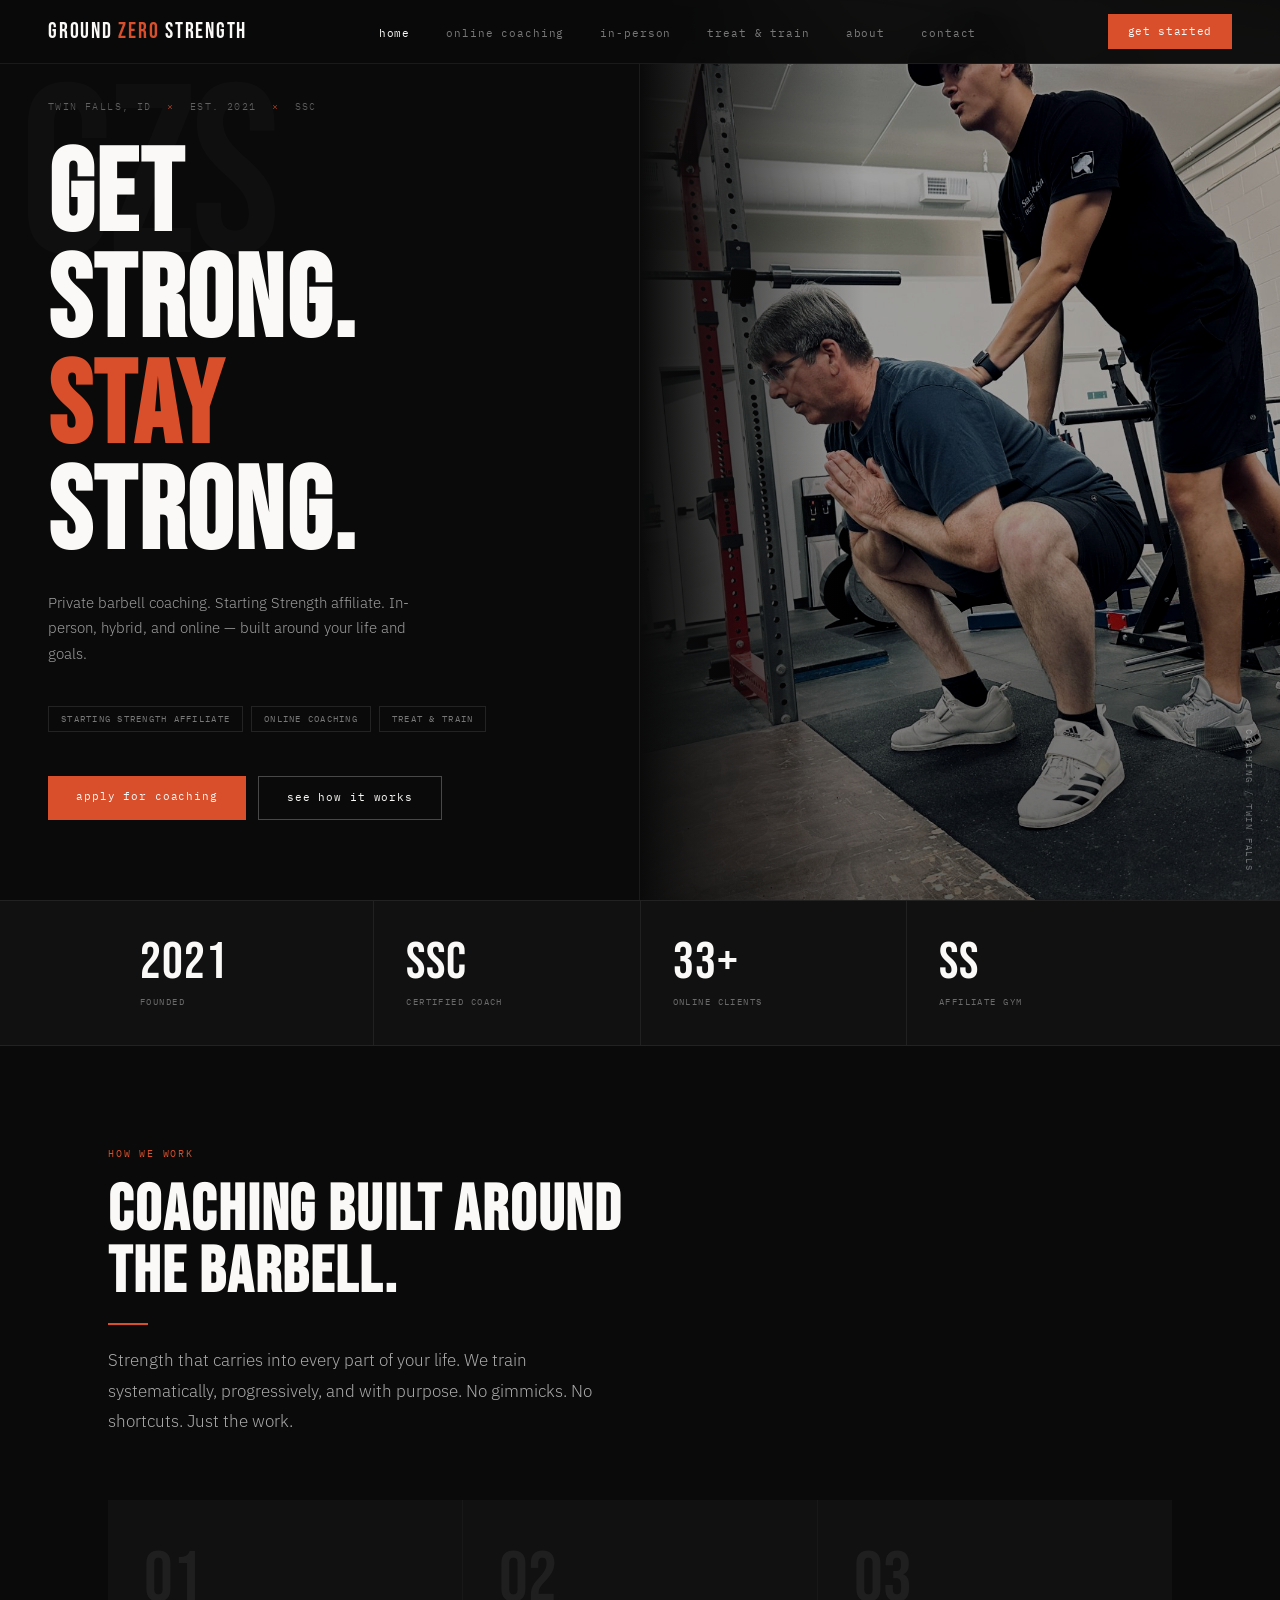
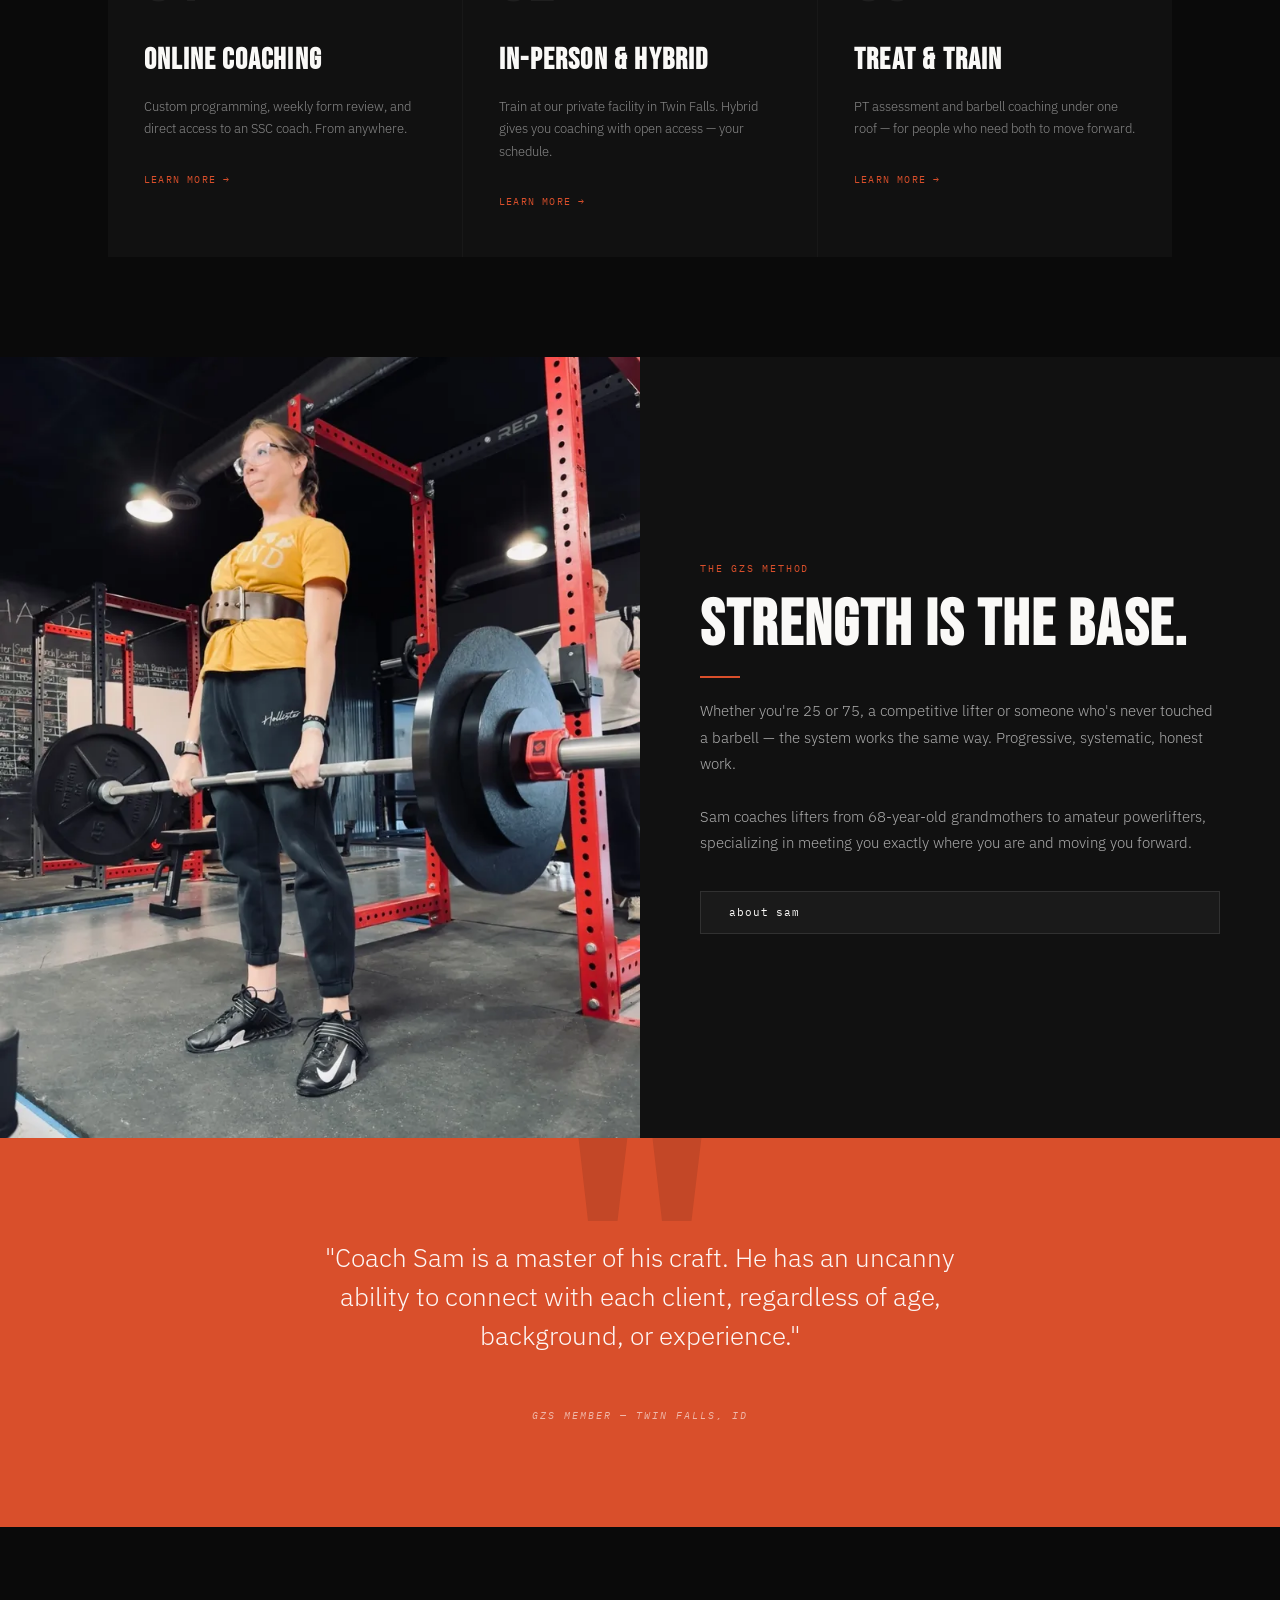
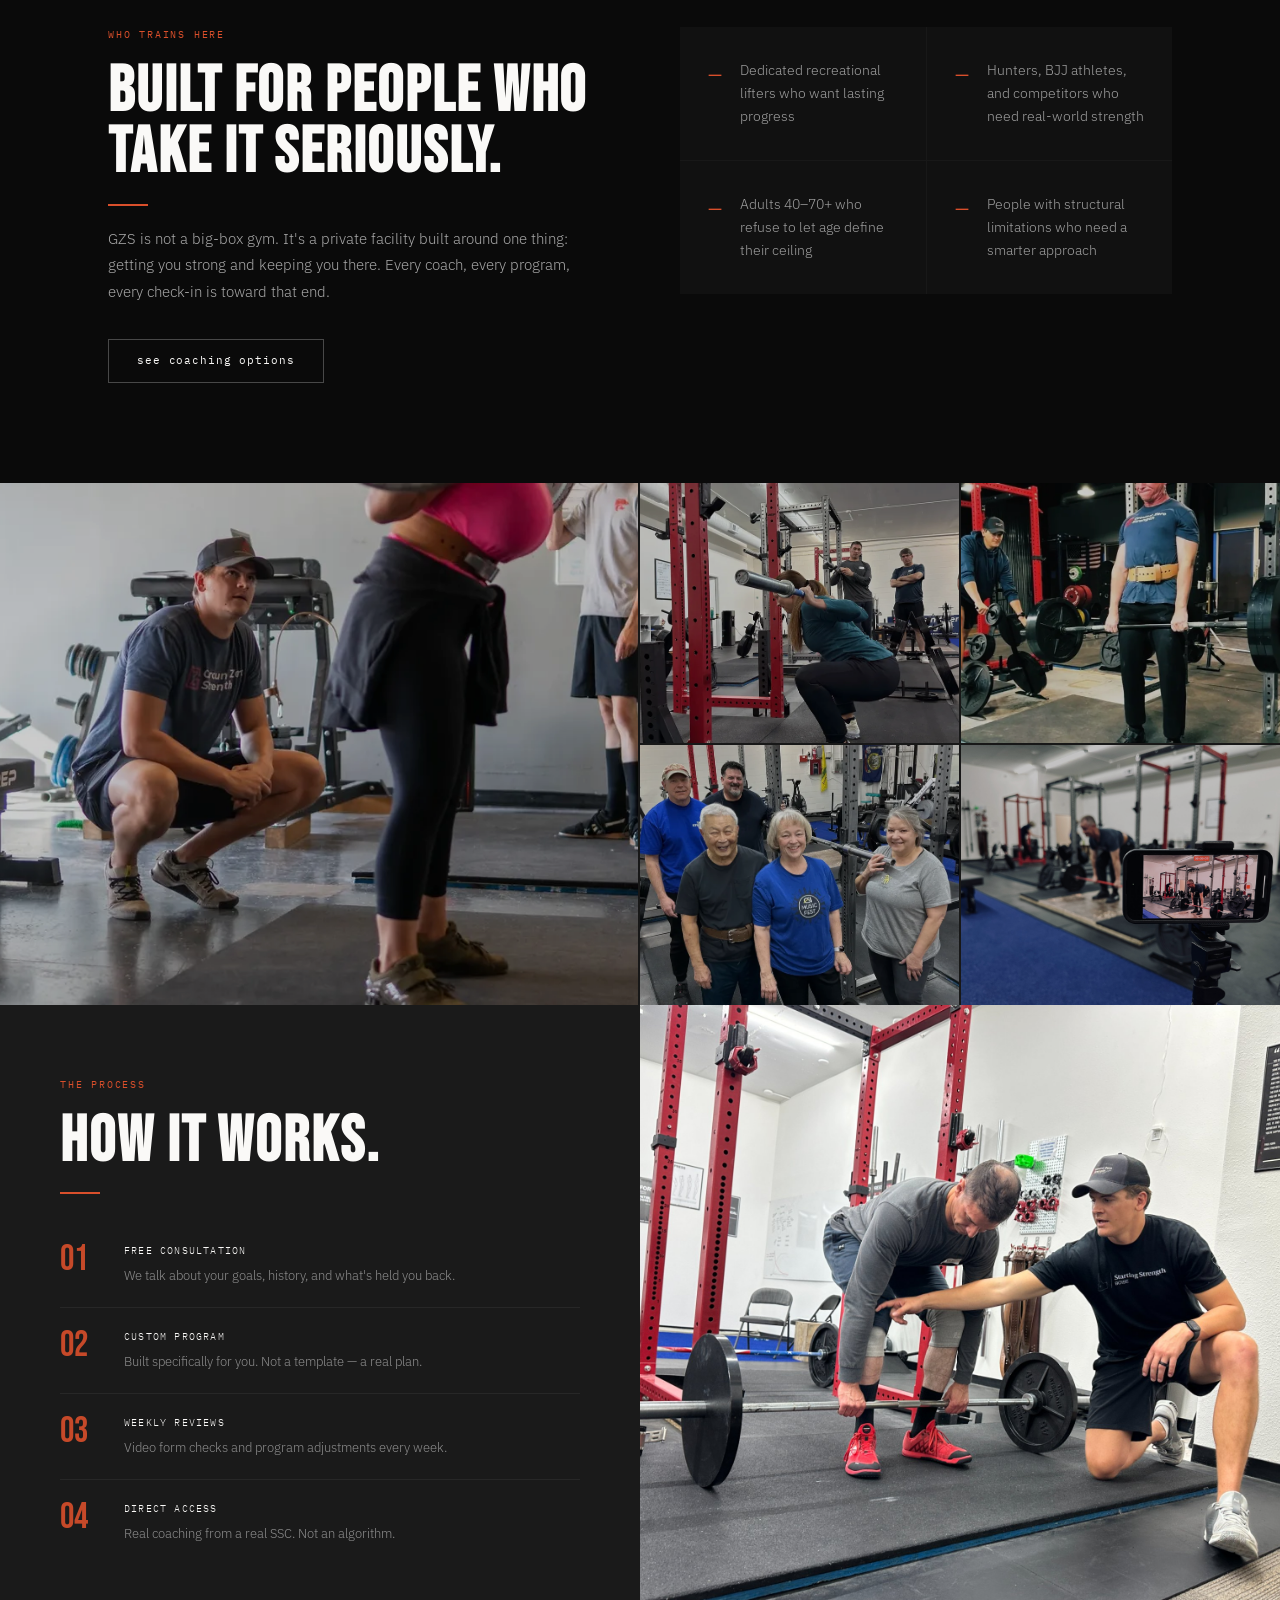
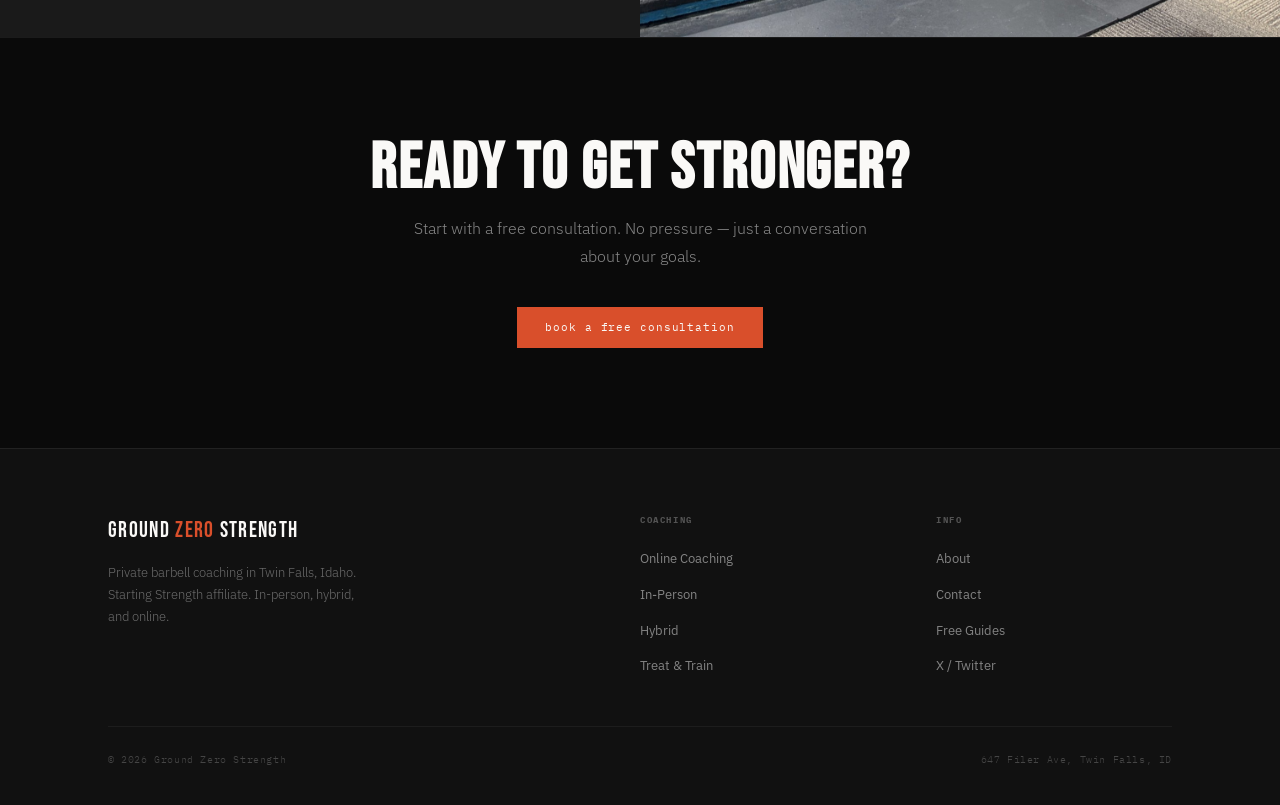
==== index.html @ 43fc7c3a "Initial commit via Netlify" ====
<!DOCTYPE html>
<html lang="en">
<head>
<meta charset="UTF-8">
<meta name="viewport" content="width=device-width, initial-scale=1.0">
<title>Ground Zero Strength — Twin Falls, Idaho</title>
<link rel="preconnect" href="https://fonts.googleapis.com">
<link href="https://fonts.googleapis.com/css2?family=Bebas+Neue&family=IBM+Plex+Mono:wght@400;500&family=IBM+Plex+Sans:ital,wght@0,300;0,400;0,500;1,300&display=swap" rel="stylesheet">
<style>
*, *::before, *::after { box-sizing: border-box; margin: 0; padding: 0; }
:root {
  --black: #0a0a0a;
  --off-black: #111111;
  --dark: #1a1a1a;
  --mid: #2a2a2a;
  --muted: #888;
  --off-white: #f0ede8;
  --white: #faf9f7;
  --accent: #d94f2b;
  --mono: 'IBM Plex Mono', monospace;
  --sans: 'IBM Plex Sans', system-ui, sans-serif;
  --display: 'Bebas Neue', sans-serif;
  --border: 1px solid rgba(255,255,255,0.07);
}
html { scroll-behavior: smooth; }
body { font-family: var(--sans); background: var(--black); color: var(--white); line-height: 1.6; font-weight: 400; overflow-x: hidden; }

/* NAV */
nav {
  position: fixed; top: 0; left: 0; right: 0; z-index: 200;
  display: flex; align-items: center; justify-content: space-between;
  padding: 0 48px; height: 64px;
  background: rgba(10,10,10,0.96); backdrop-filter: blur(20px);
  border-bottom: var(--border); transition: border-color 0.3s;
}
.nav-logo { font-family: var(--display); font-size: 22px; letter-spacing: 0.08em; color: var(--white); text-decoration: none; }
.nav-logo span { color: var(--accent); }
.nav-links { display: flex; gap: 36px; list-style: none; }
.nav-links a { font-family: var(--mono); font-size: 11px; letter-spacing: 0.08em; color: rgba(255,255,255,0.45); text-decoration: none; transition: color 0.2s; }
.nav-links a:hover, .nav-links a.active { color: var(--white); }
.nav-cta { background: var(--accent); color: var(--white); padding: 9px 20px; font-family: var(--mono); font-size: 11px; letter-spacing: 0.06em; text-decoration: none; transition: opacity 0.2s; }
.nav-cta:hover { opacity: 0.82; }
.mob-toggle { display: none; background: none; border: none; cursor: pointer; flex-direction: column; gap: 5px; padding: 4px; }
.mob-toggle span { display: block; width: 22px; height: 1.5px; background: var(--white); }
.mob-menu { display: none; position: fixed; top: 64px; left: 0; right: 0; bottom: 0; background: var(--black); z-index: 199; padding: 40px 28px; flex-direction: column; overflow-y: auto; border-top: var(--border); }
.mob-menu.open { display: flex; }
.mob-menu a { font-family: var(--display); font-size: 36px; letter-spacing: 0.06em; color: var(--white); text-decoration: none; padding: 18px 0; border-bottom: 1px solid rgba(255,255,255,0.06); }

/* UTILS */
.wrap { max-width: 1160px; margin: 0 auto; padding: 0 48px; }
.wrap-sm { max-width: 760px; margin: 0 auto; padding: 0 48px; }
section { padding: 100px 0; }
.eyebrow { font-family: var(--mono); font-size: 10px; letter-spacing: 0.18em; color: var(--accent); display: block; margin-bottom: 18px; text-transform: uppercase; }
h1 { font-family: var(--display); font-size: clamp(68px, 9vw, 120px); line-height: 0.92; letter-spacing: 0.02em; color: var(--white); }
h2 { font-family: var(--display); font-size: clamp(42px, 5vw, 70px); line-height: 0.96; letter-spacing: 0.03em; color: var(--white); }
h3 { font-family: var(--display); font-size: clamp(26px, 3vw, 38px); letter-spacing: 0.04em; color: var(--white); }
p { font-size: 15px; line-height: 1.78; color: rgba(255,255,255,0.65); font-weight: 300; }
p.lg { font-size: 17px; }
.rule { width: 40px; height: 2px; background: var(--accent); margin: 20px 0; }
.btn { display: inline-block; padding: 12px 28px; font-family: var(--mono); font-size: 11px; letter-spacing: 0.08em; cursor: pointer; text-decoration: none; transition: all 0.2s; border: none; }
.btn-accent { background: var(--accent); color: var(--white); }
.btn-accent:hover { opacity: 0.85; }
.btn-outline { background: transparent; color: var(--white); border: 1px solid rgba(255,255,255,0.25); }
.btn-outline:hover { border-color: var(--white); }
.btn-dark { background: var(--dark); color: var(--white); border: 1px solid rgba(255,255,255,0.1); }
.btn-dark:hover { border-color: var(--accent); }

/* ── HERO ── */
.hero {
  min-height: 100vh; display: grid; grid-template-columns: 1fr 1fr;
  padding-top: 64px; overflow: hidden;
}
.hero-left {
  display: flex; flex-direction: column; justify-content: flex-end;
  padding: 80px 64px 80px 48px; background: var(--black);
  border-right: var(--border); position: relative; overflow: hidden;
}
.hero-watermark {
  position: absolute; top: 60px; left: 20px; right: 0;
  font-family: var(--display); font-size: 240px; line-height: 1;
  color: rgba(255,255,255,0.022); pointer-events: none; letter-spacing: -0.02em;
  white-space: nowrap; overflow: hidden;
}
.hero-meta { font-family: var(--mono); font-size: 10px; color: rgba(255,255,255,0.35); letter-spacing: 0.14em; margin-bottom: 28px; text-transform: uppercase; }
.hero-meta span { color: var(--accent); margin: 0 8px; }
.hero h1 span { color: var(--accent); }
.hero-desc { font-size: 15px; color: rgba(255,255,255,0.6); max-width: 400px; margin: 22px 0 40px; line-height: 1.7; font-weight: 300; }
.hero-tags { display: flex; flex-wrap: wrap; gap: 8px; margin-bottom: 44px; }
.hero-tag { font-family: var(--mono); font-size: 9px; letter-spacing: 0.14em; text-transform: uppercase; color: rgba(255,255,255,0.45); padding: 5px 12px; border: 1px solid rgba(255,255,255,0.1); }
.hero-btns { display: flex; gap: 12px; flex-wrap: wrap; }
.hero-right { position: relative; overflow: hidden; }
.hero-right img { width: 100%; height: 100%; object-fit: cover; object-position: center 20%; filter: brightness(0.65) contrast(1.1); display: block; }
.hero-overlay { position: absolute; inset: 0; background: linear-gradient(to right, var(--black) 0%, transparent 35%), linear-gradient(to top, rgba(0,0,0,0.4) 0%, transparent 50%); }
.hero-label { position: absolute; bottom: 28px; right: 24px; font-family: var(--mono); font-size: 9px; letter-spacing: 0.2em; color: rgba(255,255,255,0.35); text-transform: uppercase; writing-mode: vertical-rl; }

/* ── STATS ── */
.stat-strip { background: var(--off-black); border-top: var(--border); border-bottom: var(--border); }
.stat-strip .wrap { display: flex; }
.stat-item { flex: 1; padding: 36px 32px; border-right: var(--border); }
.stat-item:last-child { border-right: none; }
.stat-num { font-family: var(--display); font-size: 52px; line-height: 1; color: var(--white); letter-spacing: 0.02em; }
.stat-lbl { font-family: var(--mono); font-size: 9px; letter-spacing: 0.16em; text-transform: uppercase; color: rgba(255,255,255,0.38); margin-top: 6px; }

/* ── SERVICES ── */
.services-section { background: var(--black); }
.svc-row { display: grid; grid-template-columns: repeat(3,1fr); gap: 1px; background: rgba(255,255,255,0.06); margin-top: 64px; }
.svc-card { background: var(--off-black); padding: 44px 36px; text-decoration: none; color: inherit; transition: background 0.2s; display: block; position: relative; overflow: hidden; }
.svc-card::before { content: ''; position: absolute; top: 0; left: 0; right: 0; height: 2px; background: var(--accent); transform: scaleX(0); transform-origin: left; transition: transform 0.3s; }
.svc-card:hover { background: var(--dark); }
.svc-card:hover::before { transform: scaleX(1); }
.svc-num { font-family: var(--display); font-size: 72px; color: rgba(255,255,255,0.06); line-height: 1; margin-bottom: 20px; }
.svc-card h3 { font-size: 30px; margin-bottom: 12px; }
.svc-card p { font-size: 13px; color: rgba(255,255,255,0.5); line-height: 1.72; margin-bottom: 24px; }
.svc-link { font-family: var(--mono); font-size: 10px; letter-spacing: 0.12em; text-transform: uppercase; color: var(--accent); }

/* ── SPLIT SECTIONS ── */
.split { display: grid; grid-template-columns: 1fr 1fr; align-items: stretch; }
.split-img { overflow: hidden; min-height: 520px; }
.split-img img { width: 100%; height: 100%; object-fit: cover; display: block; transition: transform 0.6s; }
.split-img:hover img { transform: scale(1.03); }
.split-body { padding: 72px 60px; display: flex; flex-direction: column; justify-content: center; background: var(--off-black); }
.split.body-dark .split-body { background: var(--dark); }

/* ── QUOTE ── */
.quote-block { padding: 100px 0; background: var(--accent); text-align: center; position: relative; overflow: hidden; }
.quote-block::before { content: '"'; position: absolute; top: -80px; left: 50%; transform: translateX(-50%); font-family: var(--display); font-size: 500px; color: rgba(0,0,0,0.1); line-height: 1; pointer-events: none; }
.quote-block blockquote { font-family: var(--sans); font-size: clamp(18px,2.5vw,26px); font-weight: 300; line-height: 1.5; color: rgba(255,255,255,0.95); max-width: 720px; margin: 0 auto 24px; position: relative; z-index: 1; }
.quote-block cite { font-family: var(--mono); font-size: 10px; letter-spacing: 0.2em; text-transform: uppercase; color: rgba(255,255,255,0.6); }

/* ── WHO SECTION ── */
.who-section { background: var(--black); }
.who-layout { display: grid; grid-template-columns: 1fr 1fr; gap: 80px; align-items: start; }
.who-cards { display: grid; grid-template-columns: 1fr 1fr; gap: 1px; background: rgba(255,255,255,0.06); }
.who-card { background: var(--off-black); padding: 32px 28px; display: flex; gap: 18px; align-items: flex-start; transition: background 0.2s; }
.who-card:hover { background: var(--dark); }
.who-dash { color: var(--accent); font-size: 18px; flex-shrink: 0; margin-top: 2px; }
.who-card p { font-size: 14px; color: rgba(255,255,255,0.6); line-height: 1.65; }

/* ── PHOTO MOSAIC ── */
.photo-mosaic { display: grid; grid-template-columns: 2fr 1fr 1fr; grid-template-rows: 260px 260px; gap: 2px; background: rgba(255,255,255,0.06); }
.pm-item { overflow: hidden; }
.pm-item img { width: 100%; height: 100%; object-fit: cover; display: block; filter: brightness(0.8); transition: transform 0.5s, filter 0.4s; }
.pm-item:hover img { transform: scale(1.04); filter: brightness(0.95); }
.pm-span { grid-row: span 2; }
.pm-span img { height: 100%; }

/* ── PROCESS SPLIT ── */
.process-step { display: flex; gap: 20px; align-items: flex-start; padding: 20px 0; border-bottom: 1px solid rgba(255,255,255,0.06); }
.process-step:last-child { border-bottom: none; }
.step-num { font-family: var(--display); font-size: 36px; color: var(--accent); line-height: 1; flex-shrink: 0; opacity: 0.9; min-width: 44px; }
.step-label { font-family: var(--mono); font-size: 10px; letter-spacing: 0.12em; text-transform: uppercase; color: var(--white); margin-bottom: 4px; }
.step-desc { font-size: 13px; color: rgba(255,255,255,0.5); }

/* ── CTA ── */
.cta-bar { padding: 100px 0; background: var(--black); text-align: center; border-top: var(--border); }
.cta-bar h2 { margin-bottom: 14px; }
.cta-bar p { color: rgba(255,255,255,0.5); margin: 0 auto 36px; font-size: 16px; max-width: 480px; }

/* ── FOOTER ── */
footer { background: var(--off-black); padding: 64px 0 36px; border-top: var(--border); }
.foot-g { display: grid; grid-template-columns: 2fr 1fr 1fr; gap: 60px; margin-bottom: 48px; }
.foot-logo { font-family: var(--display); font-size: 22px; letter-spacing: 0.06em; color: var(--white); margin-bottom: 14px; display: block; text-decoration: none; }
.foot-logo span { color: var(--accent); }
.foot-tag { font-size: 13px; line-height: 1.7; max-width: 260px; color: rgba(255,255,255,0.38); }
.foot-col h4 { font-family: var(--mono); font-size: 9px; letter-spacing: 0.18em; text-transform: uppercase; color: rgba(255,255,255,0.28); margin-bottom: 18px; }
.foot-col ul { list-style: none; display: flex; flex-direction: column; gap: 10px; }
.foot-col ul a { font-size: 13px; color: rgba(255,255,255,0.48); text-decoration: none; transition: color 0.2s; }
.foot-col ul a:hover { color: var(--white); }
.foot-bot { border-top: 1px solid rgba(255,255,255,0.05); padding-top: 24px; display: flex; justify-content: space-between; }
.foot-bot p { font-family: var(--mono); font-size: 10px; color: rgba(255,255,255,0.22); letter-spacing: 0.06em; }

/* RESPONSIVE */
@media (max-width: 960px) {
  nav { padding: 0 22px; }
  .nav-links, .nav-cta { display: none; }
  .mob-toggle { display: flex; }
  .wrap, .wrap-sm { padding: 0 22px; }
  .hero { grid-template-columns: 1fr; min-height: auto; }
  .hero-right { height: 360px; }
  .hero-left { padding: 100px 22px 60px; }
  .hero-watermark { display: none; }
  .split { grid-template-columns: 1fr; }
  .split-img { min-height: 360px; }
  .split-body { padding: 48px 22px; }
  .svc-row { grid-template-columns: 1fr; }
  .who-layout { grid-template-columns: 1fr; gap: 40px; }
  .photo-mosaic { grid-template-columns: 1fr 1fr; grid-template-rows: auto; }
  .pm-span { grid-row: span 1; }
  .pm-span img { height: 260px; }
  .pm-item img { height: 200px; }
  .foot-g { grid-template-columns: 1fr; gap: 36px; }
  .stat-strip .wrap { flex-wrap: wrap; }
  .stat-item { flex: 0 0 50%; border-right: none; border-bottom: var(--border); }
  section { padding: 64px 0; }
}
@media (max-width: 580px) {
  h1 { font-size: 60px; }
  .photo-mosaic { grid-template-columns: 1fr; }
  .who-cards { grid-template-columns: 1fr; }
  .stat-item { flex: 0 0 100%; }
}
</style>
</head>
<body>

<nav id="mainNav">
  <a class="nav-logo" href="index.html">Ground <span>Zero</span> Strength</a>
  <ul class="nav-links">
    <li><a href="index.html" class="active">home</a></li>
    <li><a href="online-coaching.html">online coaching</a></li>
    <li><a href="in-person.html">in-person</a></li>
    <li><a href="treat-and-train.html">treat &amp; train</a></li>
    <li><a href="about.html">about</a></li>
    <li><a href="contact.html">contact</a></li>
  </ul>
  <a class="nav-cta" href="contact.html">get started</a>
  <button class="mob-toggle" onclick="mobToggle()"><span></span><span></span><span></span></button>
</nav>

<div class="mob-menu" id="mobMenu">
  <a href="index.html">Home</a>
  <a href="online-coaching.html">Online Coaching</a>
  <a href="in-person.html">In-Person &amp; Hybrid</a>
  <a href="treat-and-train.html">Treat &amp; Train</a>
  <a href="about.html">About</a>
  <a href="contact.html">Contact</a>
</div>

<!-- ══════ HERO ══════ -->
<section class="hero" style="padding-top:0;padding-bottom:0;">
  <div class="hero-left">
    <div class="hero-watermark">GZS</div>
    <p class="hero-meta">Twin Falls, ID <span>×</span> Est. 2021 <span>×</span> SSC</p>
    <h1>Get<br>Strong.<br><span>Stay</span><br>Strong.</h1>
    <p class="hero-desc">Private barbell coaching. Starting Strength affiliate. In-person, hybrid, and online — built around your life and goals.</p>
    <div class="hero-tags">
      <span class="hero-tag">Starting Strength Affiliate</span>
      <span class="hero-tag">Online Coaching</span>
      <span class="hero-tag">Treat &amp; Train</span>
    </div>
    <div class="hero-btns">
      <a class="btn btn-accent" href="contact.html">apply for coaching</a>
      <a class="btn btn-outline" href="online-coaching.html">see how it works</a>
    </div>
  </div>
  <div class="hero-right">
    <img src="coaching-squat-form.jpg" alt="Sam coaching squat form at Ground Zero Strength">
    <div class="hero-overlay"></div>
    <span class="hero-label">coaching / twin falls</span>
  </div>
</section>

<!-- ══════ STATS ══════ -->
<div class="stat-strip">
  <div class="wrap">
    <div class="stat-item"><div class="stat-num">2021</div><div class="stat-lbl">Founded</div></div>
    <div class="stat-item"><div class="stat-num">SSC</div><div class="stat-lbl">Certified Coach</div></div>
    <div class="stat-item"><div class="stat-num">33+</div><div class="stat-lbl">Online Clients</div></div>
    <div class="stat-item"><div class="stat-num">SS</div><div class="stat-lbl">Affiliate Gym</div></div>
  </div>
</div>

<!-- ══════ SERVICES ══════ -->
<section class="services-section">
  <div class="wrap">
    <span class="eyebrow">How We Work</span>
    <h2>Coaching built around<br>the barbell.</h2>
    <div class="rule"></div>
    <p class="lg" style="max-width:500px;">Strength that carries into every part of your life. We train systematically, progressively, and with purpose. No gimmicks. No shortcuts. Just the work.</p>
    <div class="svc-row">
      <a class="svc-card" href="online-coaching.html">
        <div class="svc-num">01</div>
        <h3>Online Coaching</h3>
        <p>Custom programming, weekly form review, and direct access to an SSC coach. From anywhere.</p>
        <span class="svc-link">learn more →</span>
      </a>
      <a class="svc-card" href="in-person.html">
        <div class="svc-num">02</div>
        <h3>In-Person &amp; Hybrid</h3>
        <p>Train at our private facility in Twin Falls. Hybrid gives you coaching with open access — your schedule.</p>
        <span class="svc-link">learn more →</span>
      </a>
      <a class="svc-card" href="treat-and-train.html">
        <div class="svc-num">03</div>
        <h3>Treat &amp; Train</h3>
        <p>PT assessment and barbell coaching under one roof — for people who need both to move forward.</p>
        <span class="svc-link">learn more →</span>
      </a>
    </div>
  </div>
</section>

<!-- ══════ PHOTO SPLIT: THE METHOD ══════ -->
<div class="split">
  <div class="split-img">
    <img src="client-deadlift.webp" alt="Client deadlifting at Ground Zero Strength">
  </div>
  <div class="split-body">
    <span class="eyebrow">The GZS Method</span>
    <h2>Strength is the base.</h2>
    <div class="rule"></div>
    <p>Whether you're 25 or 75, a competitive lifter or someone who's never touched a barbell — the system works the same way. Progressive, systematic, honest work.</p>
    <br>
    <p>Sam coaches lifters from 68-year-old grandmothers to amateur powerlifters, specializing in meeting you exactly where you are and moving you forward.</p>
    <br>
    <a class="btn btn-dark" href="about.html" style="margin-top:8px;">about sam</a>
  </div>
</div>

<!-- ══════ QUOTE ══════ -->
<div class="quote-block">
  <div class="wrap-sm">
    <blockquote>"Coach Sam is a master of his craft. He has an uncanny ability to connect with each client, regardless of age, background, or experience."</blockquote>
    <div class="rule" style="margin:20px auto;"></div>
    <cite>GZS Member — Twin Falls, ID</cite>
  </div>
</div>

<!-- ══════ WHO TRAINS HERE ══════ -->
<section class="who-section">
  <div class="wrap">
    <div class="who-layout">
      <div>
        <span class="eyebrow">Who Trains Here</span>
        <h2>Built for people who take it seriously.</h2>
        <div class="rule"></div>
        <p>GZS is not a big-box gym. It's a private facility built around one thing: getting you strong and keeping you there. Every coach, every program, every check-in is toward that end.</p>
        <br>
        <a class="btn btn-outline" href="online-coaching.html" style="margin-top:8px;">see coaching options</a>
      </div>
      <div class="who-cards">
        <div class="who-card"><span class="who-dash">—</span><p>Dedicated recreational lifters who want lasting progress</p></div>
        <div class="who-card"><span class="who-dash">—</span><p>Hunters, BJJ athletes, and competitors who need real-world strength</p></div>
        <div class="who-card"><span class="who-dash">—</span><p>Adults 40–70+ who refuse to let age define their ceiling</p></div>
        <div class="who-card"><span class="who-dash">—</span><p>People with structural limitations who need a smarter approach</p></div>
      </div>
    </div>
  </div>
</section>

<!-- ══════ PHOTO MOSAIC ══════ -->
<div class="photo-mosaic">
  <div class="pm-item pm-span">
    <img src="coaching-squat.webp" alt="Sam coaching a squat">
  </div>
  <div class="pm-item">
    <img src="group-squat.webp" alt="Group training at GZS">
  </div>
  <div class="pm-item">
    <img src="group-photo.webp" alt="GZS training group">
  </div>
  <div class="pm-item">
    <img src="client-deadlift-2.webp" alt="Coaching a deadlift at GZS">
  </div>
  <div class="pm-item">
    <img src="filming-content.jpg" alt="Content creation at GZS">
  </div>
</div>

<!-- ══════ PHOTO SPLIT: PROCESS ══════ -->
<div class="split body-dark" style="direction:rtl;">
  <div class="split-img" style="direction:ltr;">
    <img src="coaching-deadlift-form.jpg" alt="Deadlift form coaching at Ground Zero Strength">
  </div>
  <div class="split-body" style="direction:ltr;">
    <span class="eyebrow">The Process</span>
    <h2>How it works.</h2>
    <div class="rule"></div>
    <div style="margin-top:8px;">
      <div class="process-step">
        <span class="step-num">01</span>
        <div><p class="step-label">Free Consultation</p><p class="step-desc">We talk about your goals, history, and what's held you back.</p></div>
      </div>
      <div class="process-step">
        <span class="step-num">02</span>
        <div><p class="step-label">Custom Program</p><p class="step-desc">Built specifically for you. Not a template — a real plan.</p></div>
      </div>
      <div class="process-step">
        <span class="step-num">03</span>
        <div><p class="step-label">Weekly Reviews</p><p class="step-desc">Video form checks and program adjustments every week.</p></div>
      </div>
      <div class="process-step">
        <span class="step-num">04</span>
        <div><p class="step-label">Direct Access</p><p class="step-desc">Real coaching from a real SSC. Not an algorithm.</p></div>
      </div>
    </div>
  </div>
</div>

<!-- ══════ CTA ══════ -->
<div class="cta-bar">
  <div class="wrap-sm">
    <h2>Ready to get stronger?</h2>
    <p>Start with a free consultation. No pressure — just a conversation about your goals.</p>
    <a class="btn btn-accent" href="contact.html">book a free consultation</a>
  </div>
</div>

<!-- ══════ FOOTER ══════ -->
<footer>
  <div class="wrap">
    <div class="foot-g">
      <div>
        <a class="foot-logo" href="index.html">Ground <span>Zero</span> Strength</a>
        <p class="foot-tag">Private barbell coaching in Twin Falls, Idaho. Starting Strength affiliate. In-person, hybrid, and online.</p>
      </div>
      <div class="foot-col">
        <h4>Coaching</h4>
        <ul>
          <li><a href="online-coaching.html">Online Coaching</a></li>
          <li><a href="in-person.html">In-Person</a></li>
          <li><a href="in-person.html">Hybrid</a></li>
          <li><a href="treat-and-train.html">Treat &amp; Train</a></li>
        </ul>
      </div>
      <div class="foot-col">
        <h4>Info</h4>
        <ul>
          <li><a href="about.html">About</a></li>
          <li><a href="contact.html">Contact</a></li>
          <li><a href="https://links.gzstrength.com" target="_blank">Free Guides</a></li>
          <li><a href="https://x.com/gzstrength" target="_blank">X / Twitter</a></li>
        </ul>
      </div>
    </div>
    <div class="foot-bot">
      <p>© 2026 Ground Zero Strength</p>
      <p>647 Filer Ave, Twin Falls, ID</p>
    </div>
  </div>
</footer>

<script>
function mobToggle() {
  document.getElementById('mobMenu').classList.toggle('open');
}
window.addEventListener('scroll', () => {
  document.getElementById('mainNav').style.borderBottomColor = window.scrollY > 10 ? 'rgba(255,255,255,0.12)' : 'rgba(255,255,255,0.07)';
});
</script>
</body>
</html>
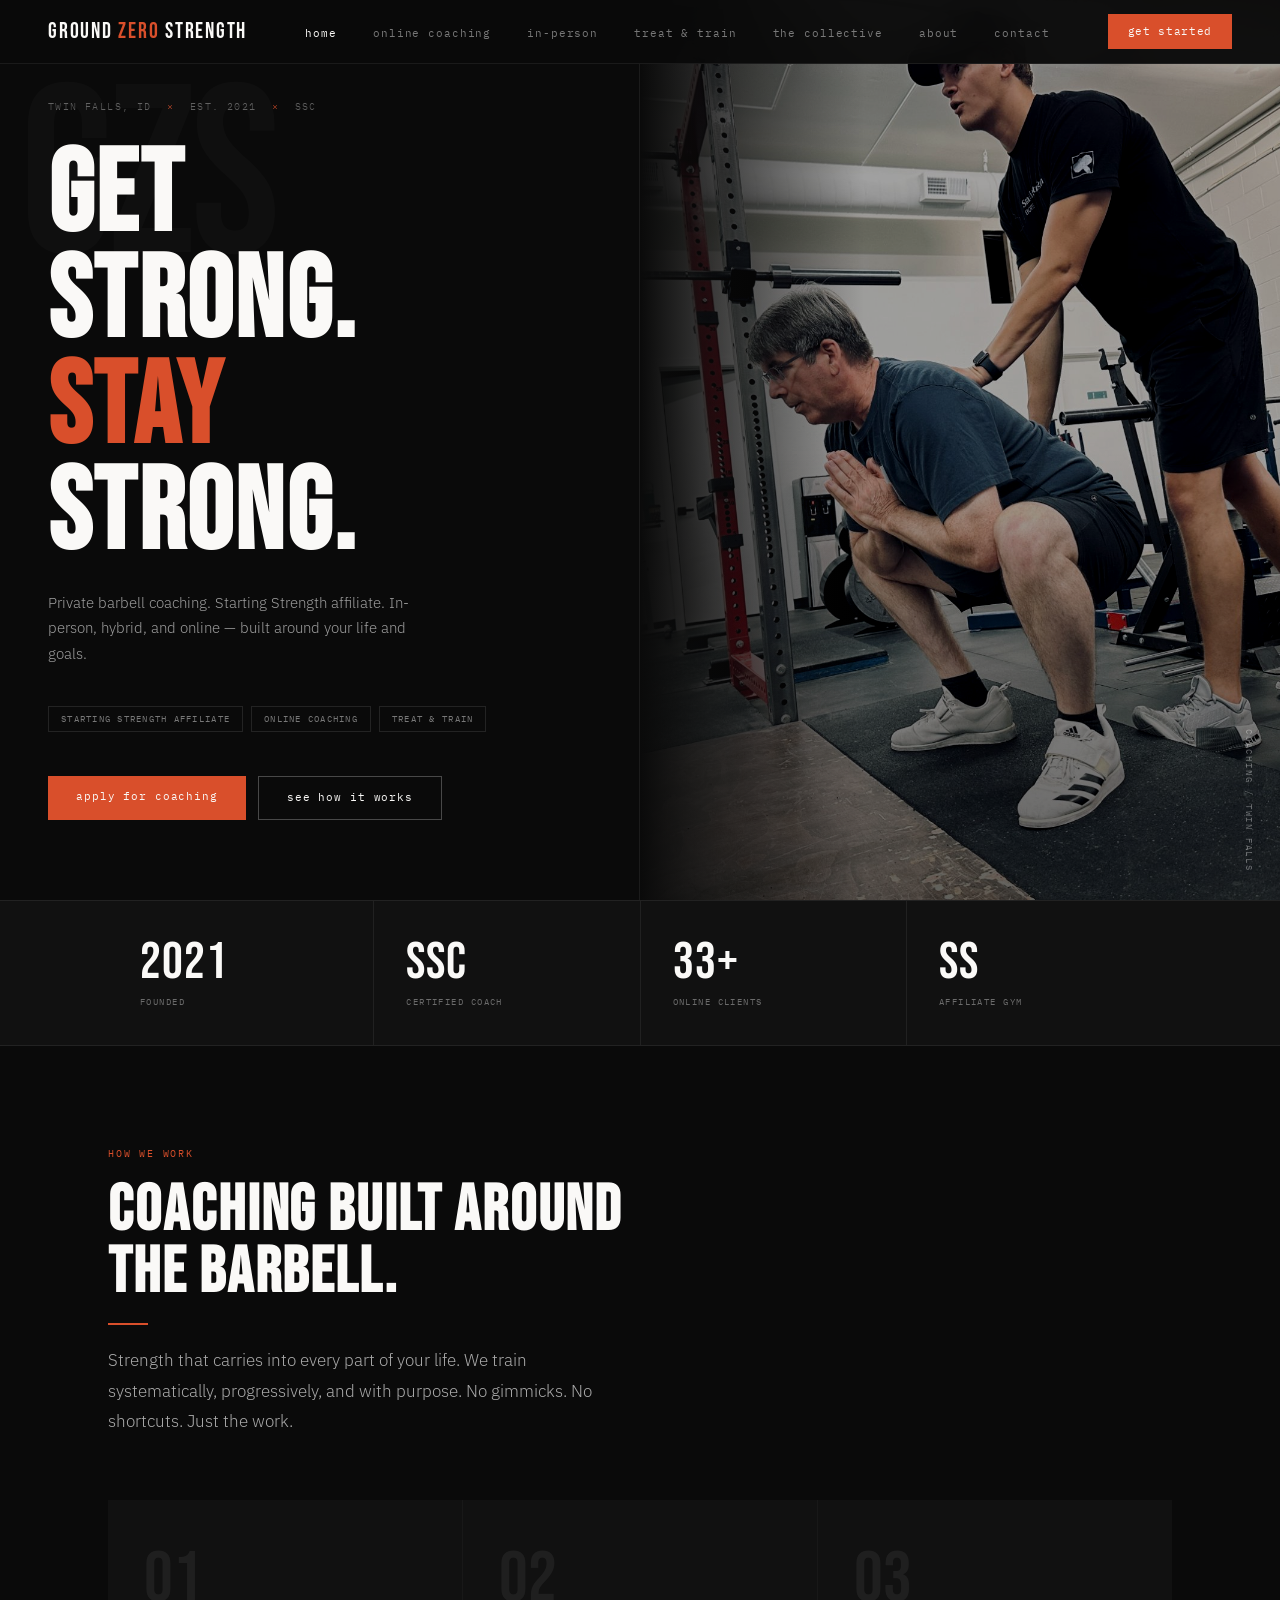
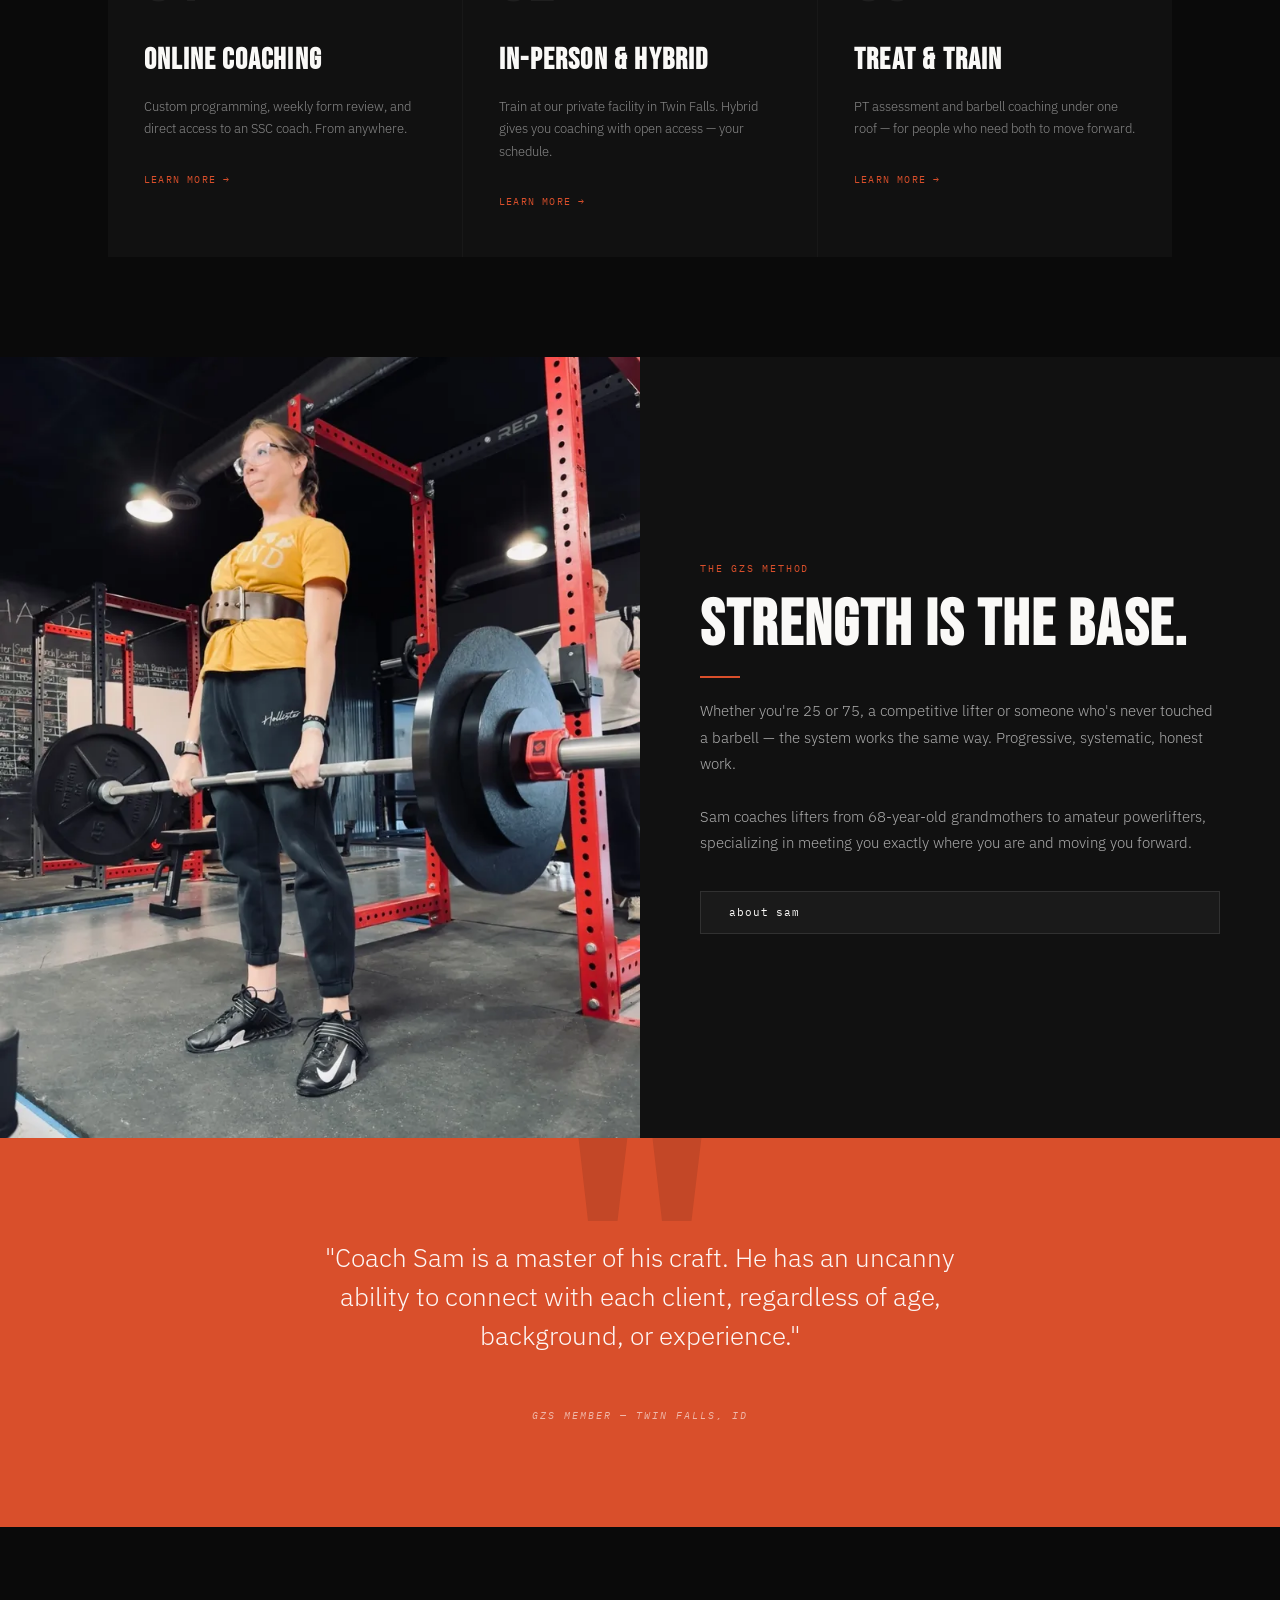
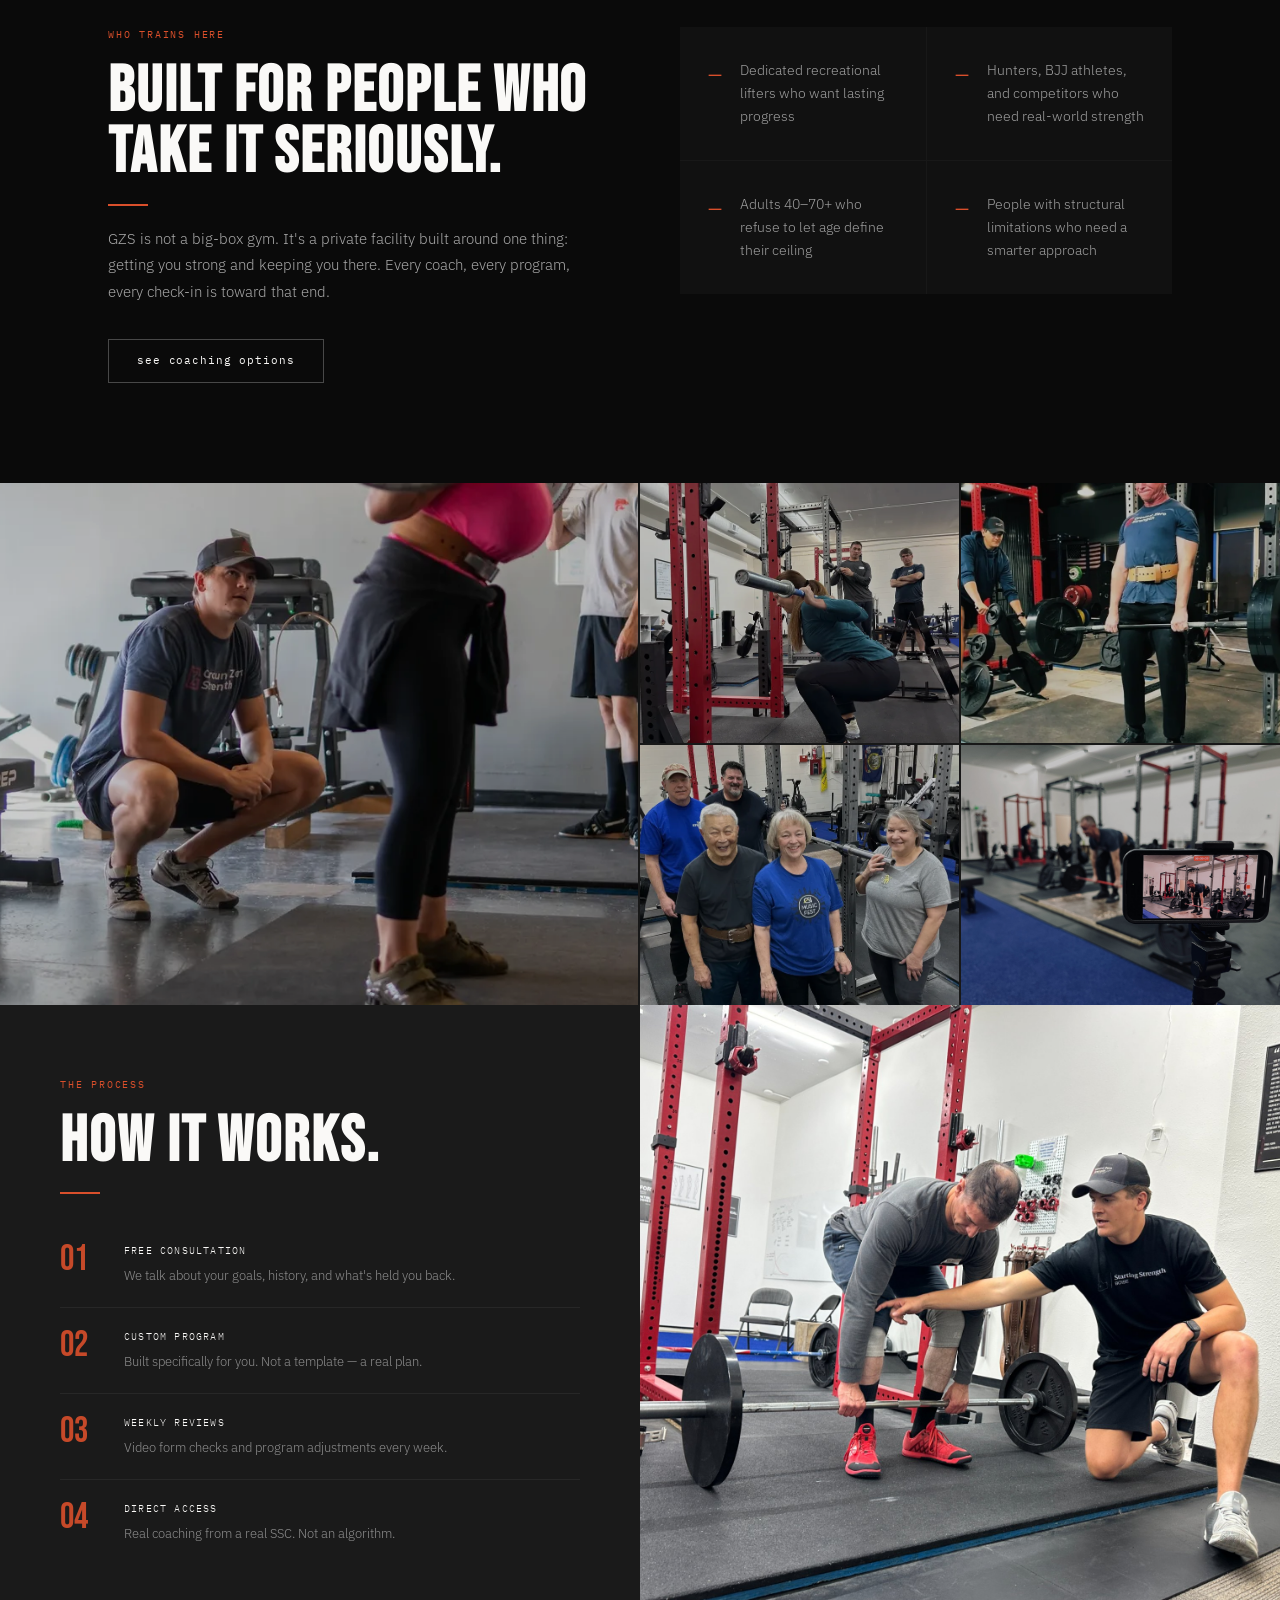
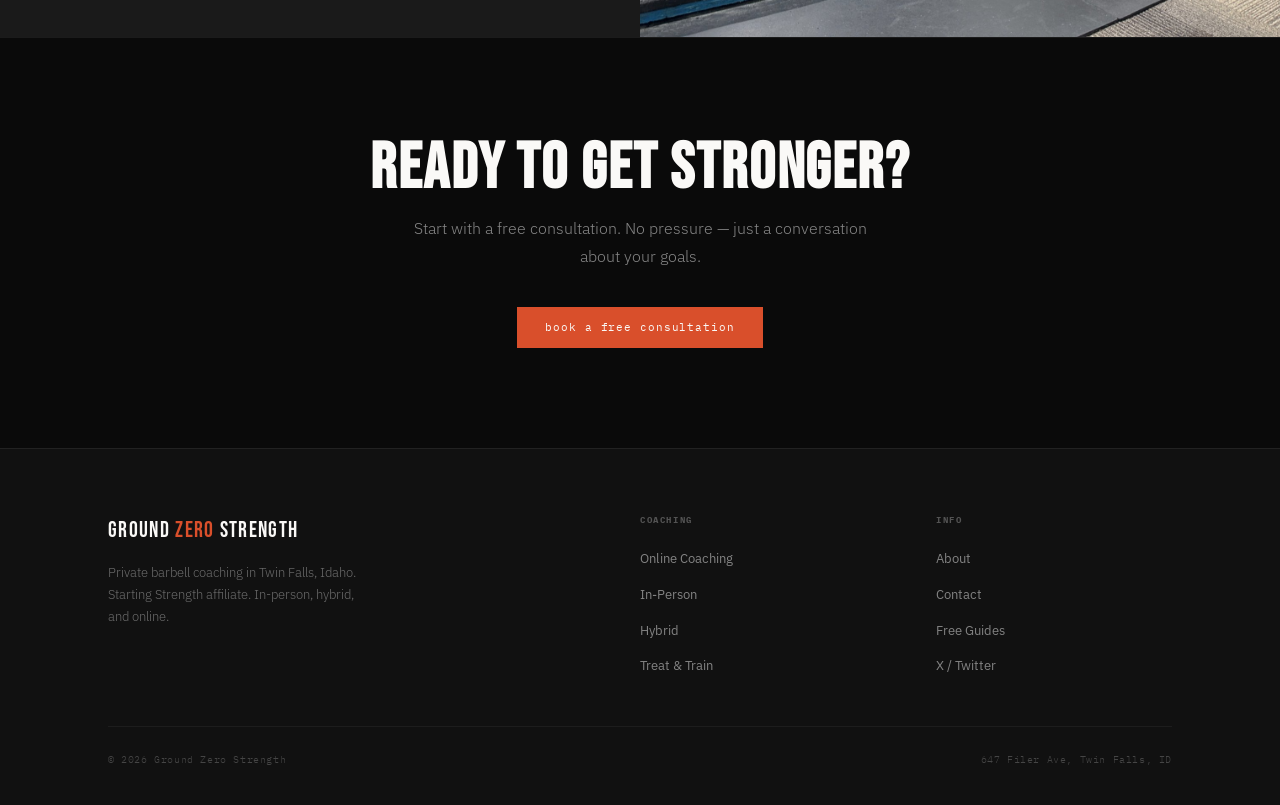
==== commit 2ac0d2be: "Update index.html" ====
--- a/index.html
+++ b/index.html
@@ -210,6 +210,7 @@
     <li><a href="online-coaching.html">online coaching</a></li>
     <li><a href="in-person.html">in-person</a></li>
     <li><a href="treat-and-train.html">treat &amp; train</a></li>
+    <li><a href="collective.html">the collective</a></li>
     <li><a href="about.html">about</a></li>
     <li><a href="contact.html">contact</a></li>
   </ul>
@@ -222,6 +223,7 @@
   <a href="online-coaching.html">Online Coaching</a>
   <a href="in-person.html">In-Person &amp; Hybrid</a>
   <a href="treat-and-train.html">Treat &amp; Train</a>
+  <a href="collective.html">The Collective</a>
   <a href="about.html">About</a>
   <a href="contact.html">Contact</a>
 </div>
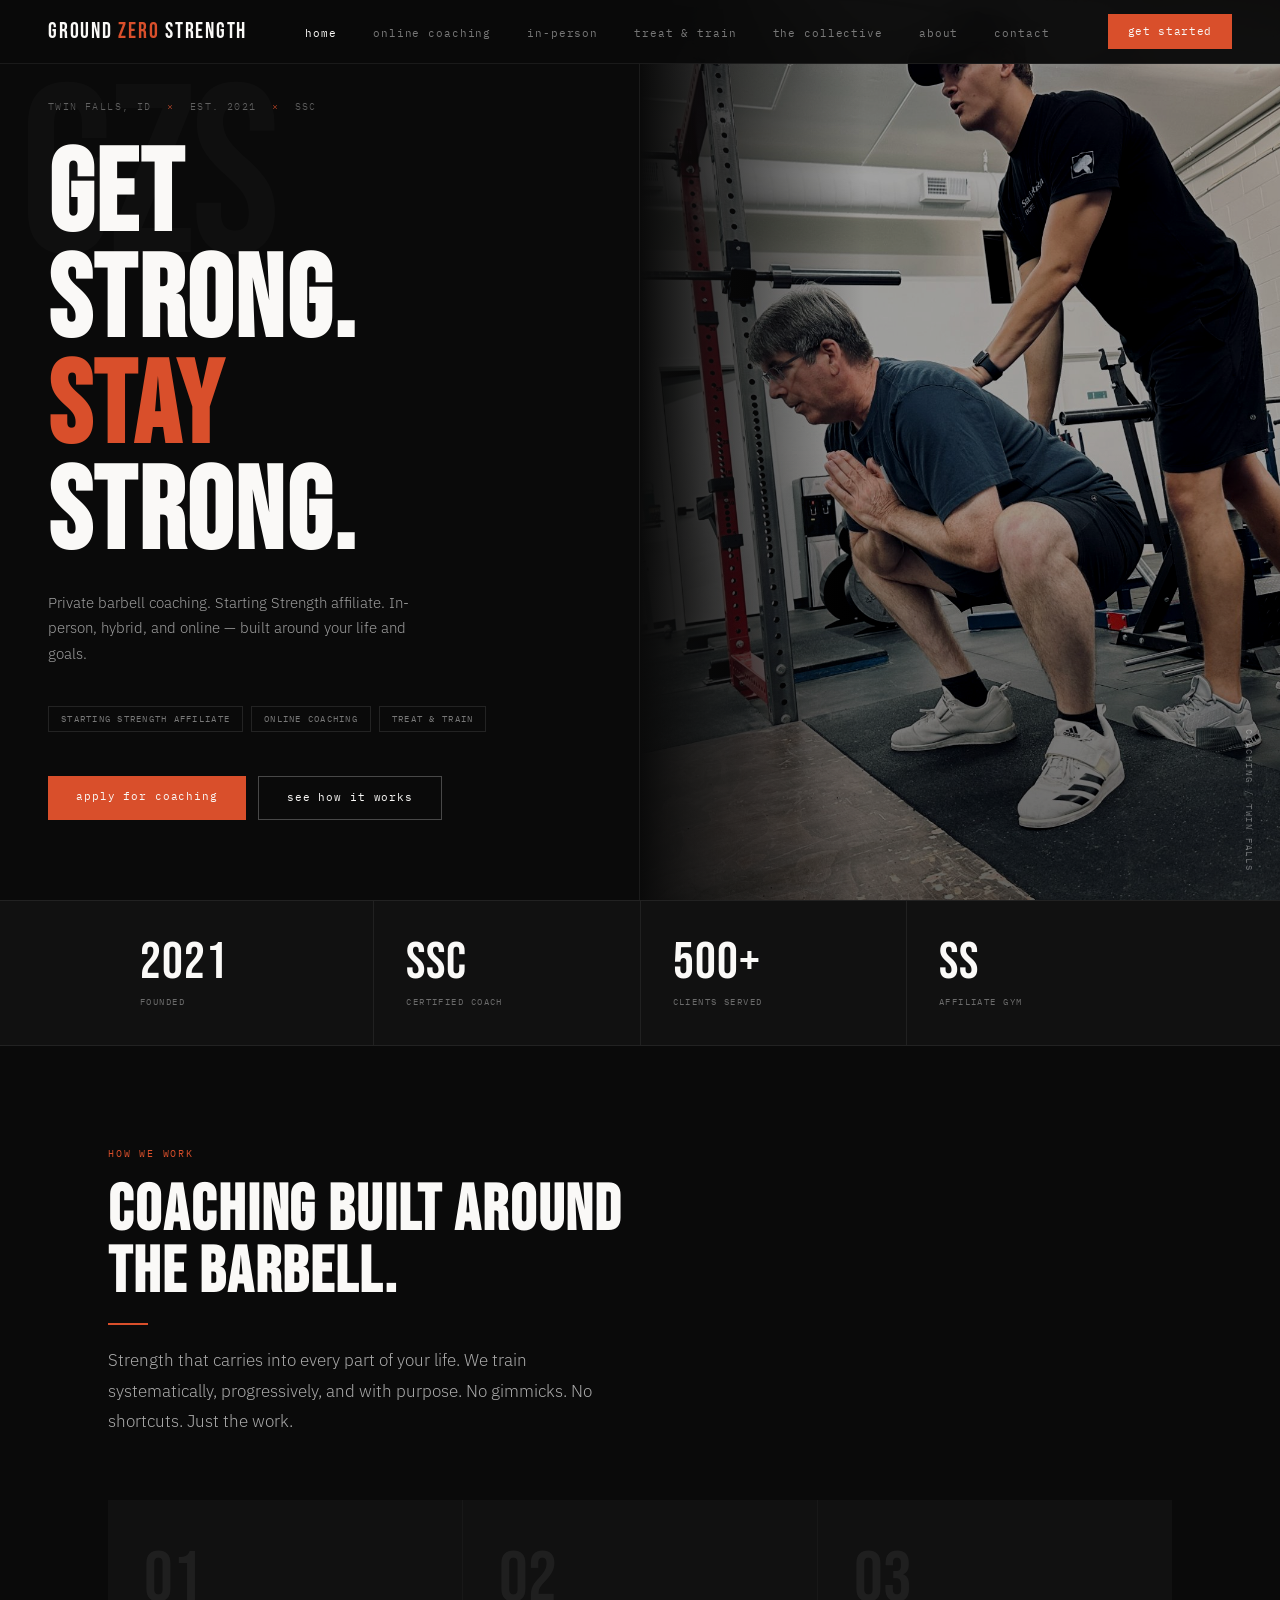
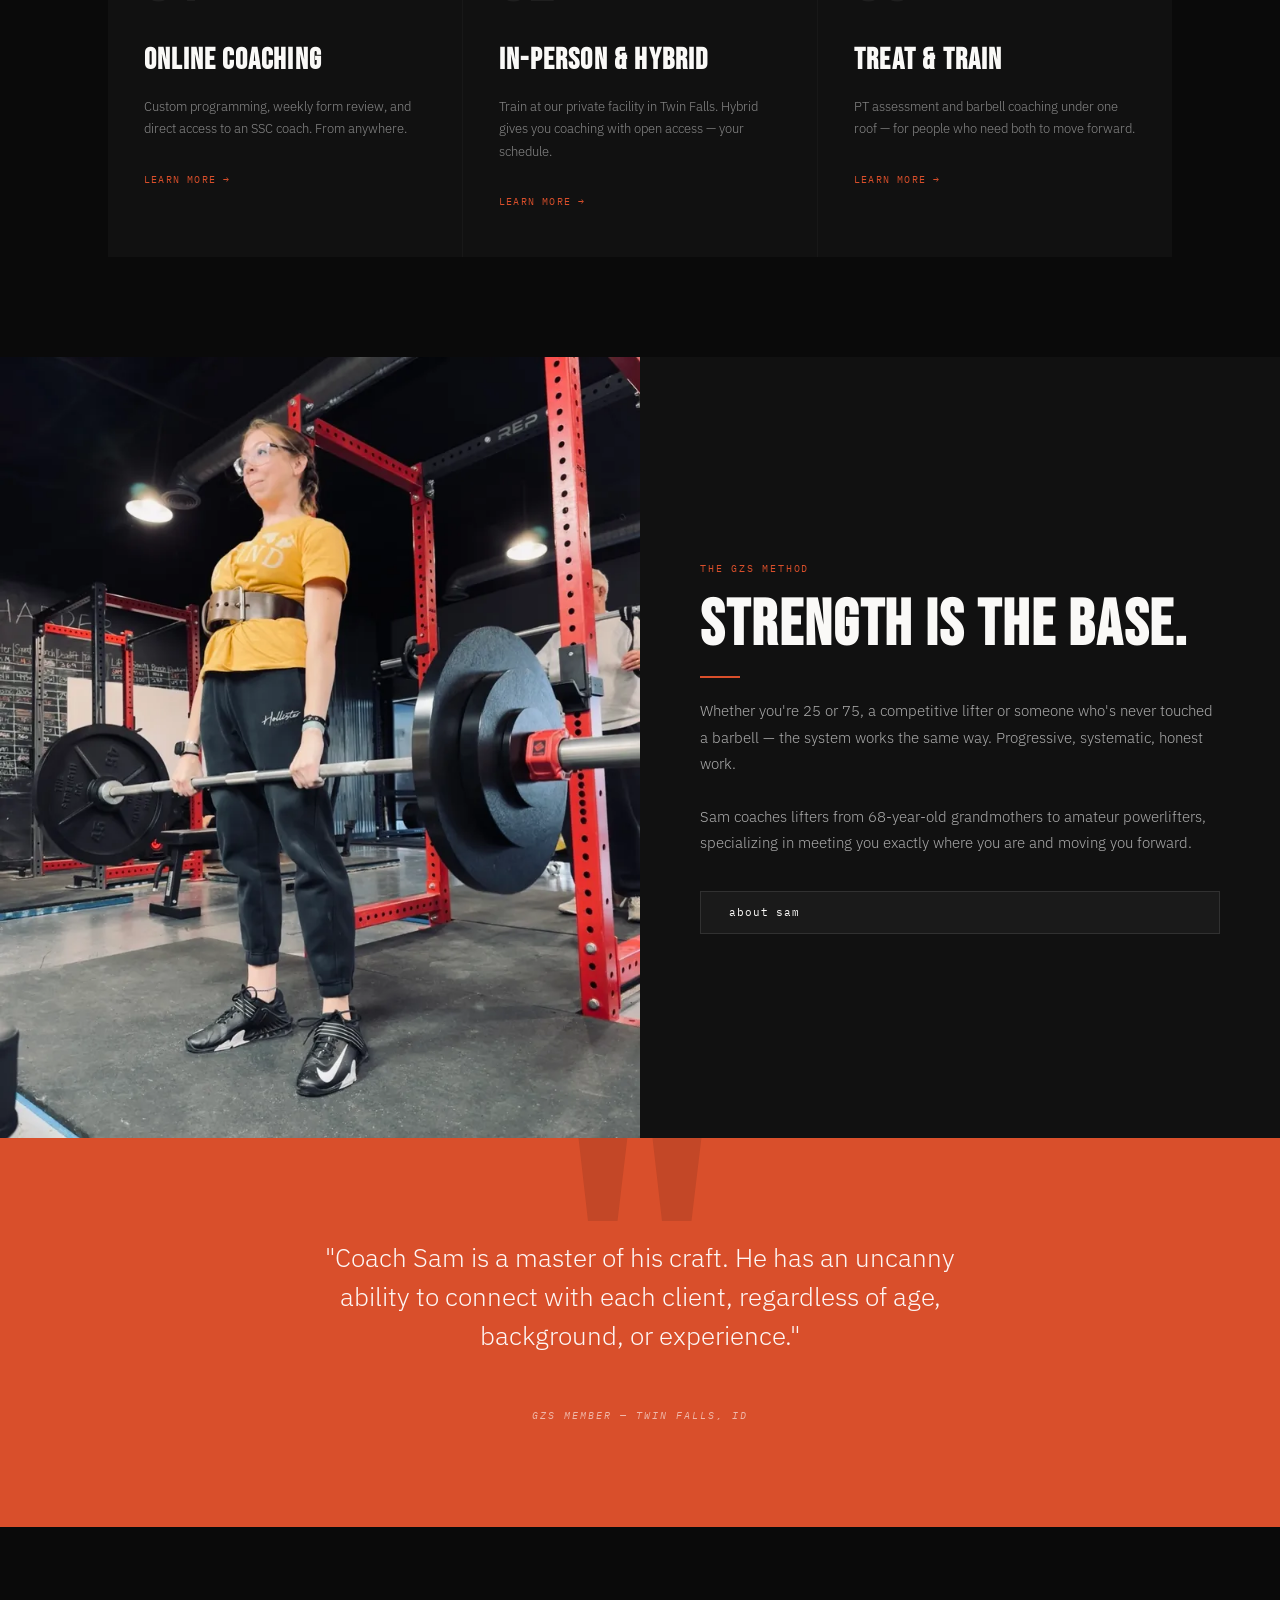
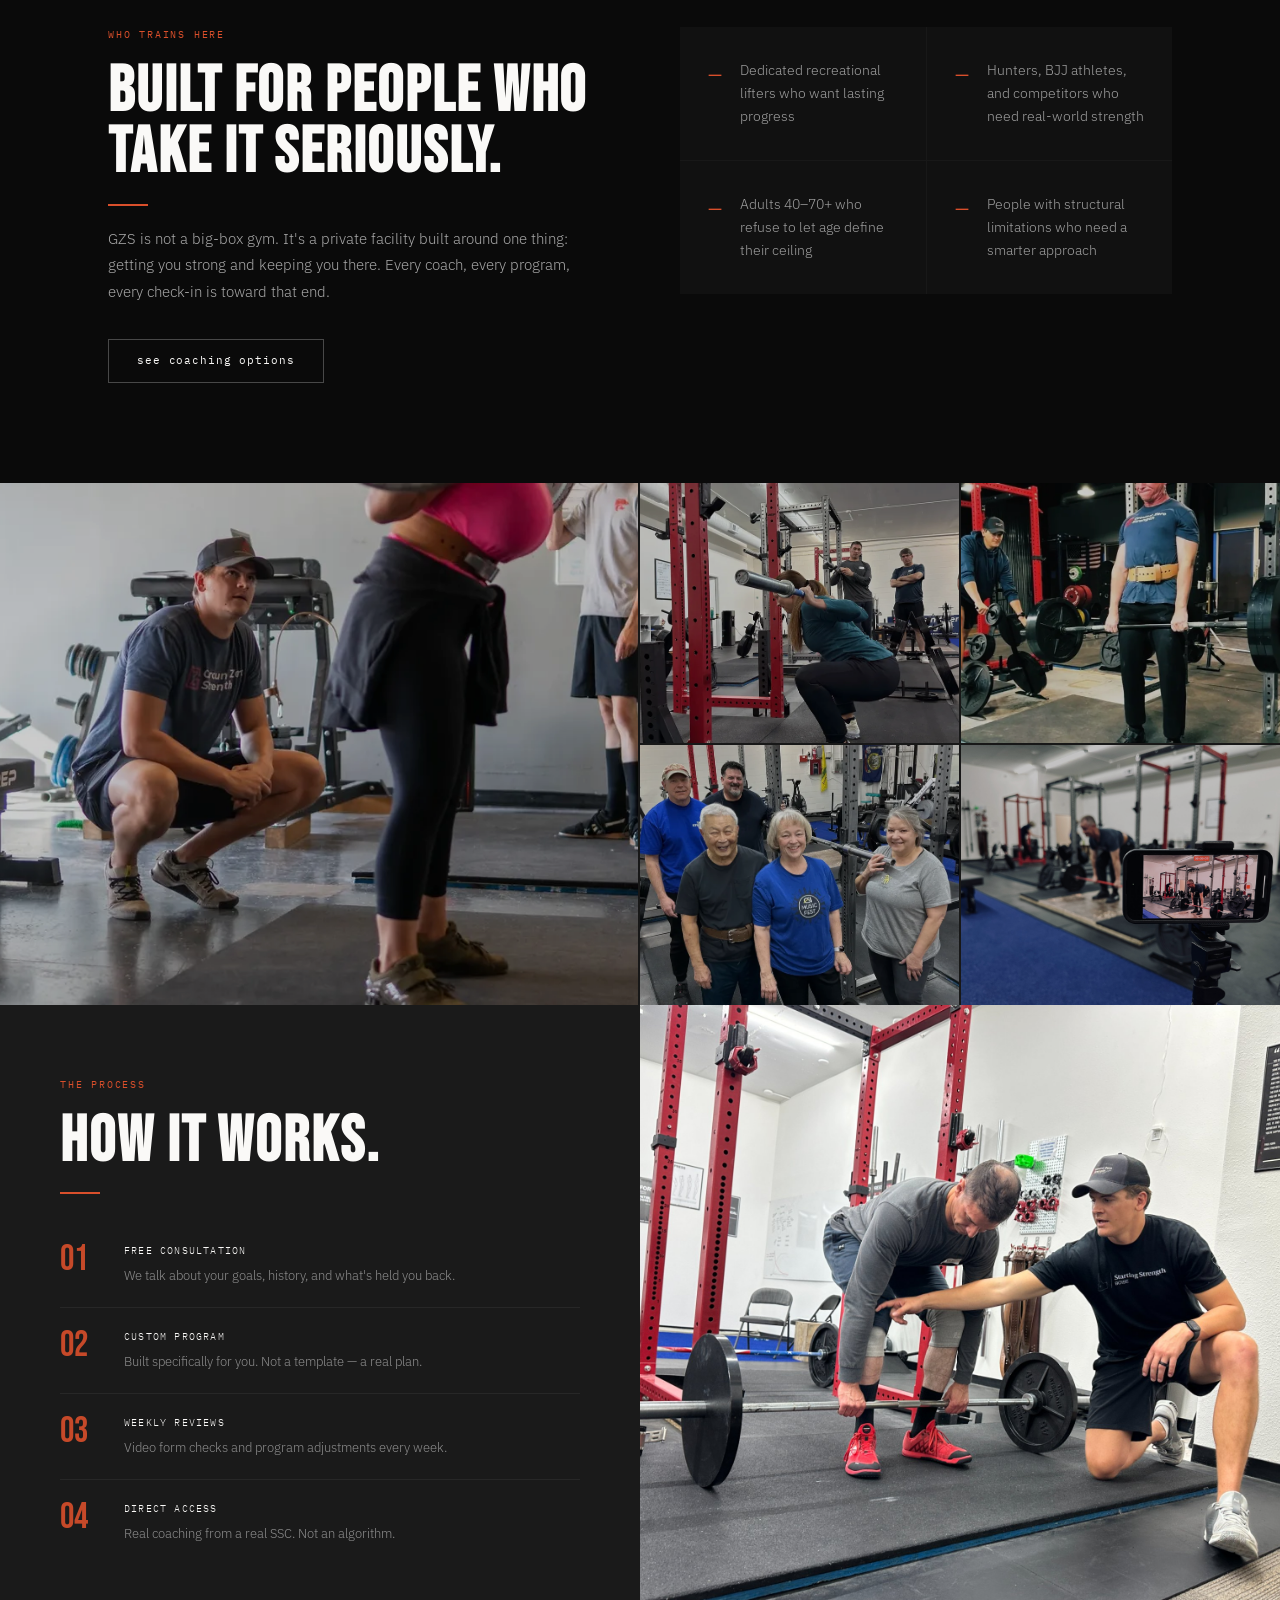
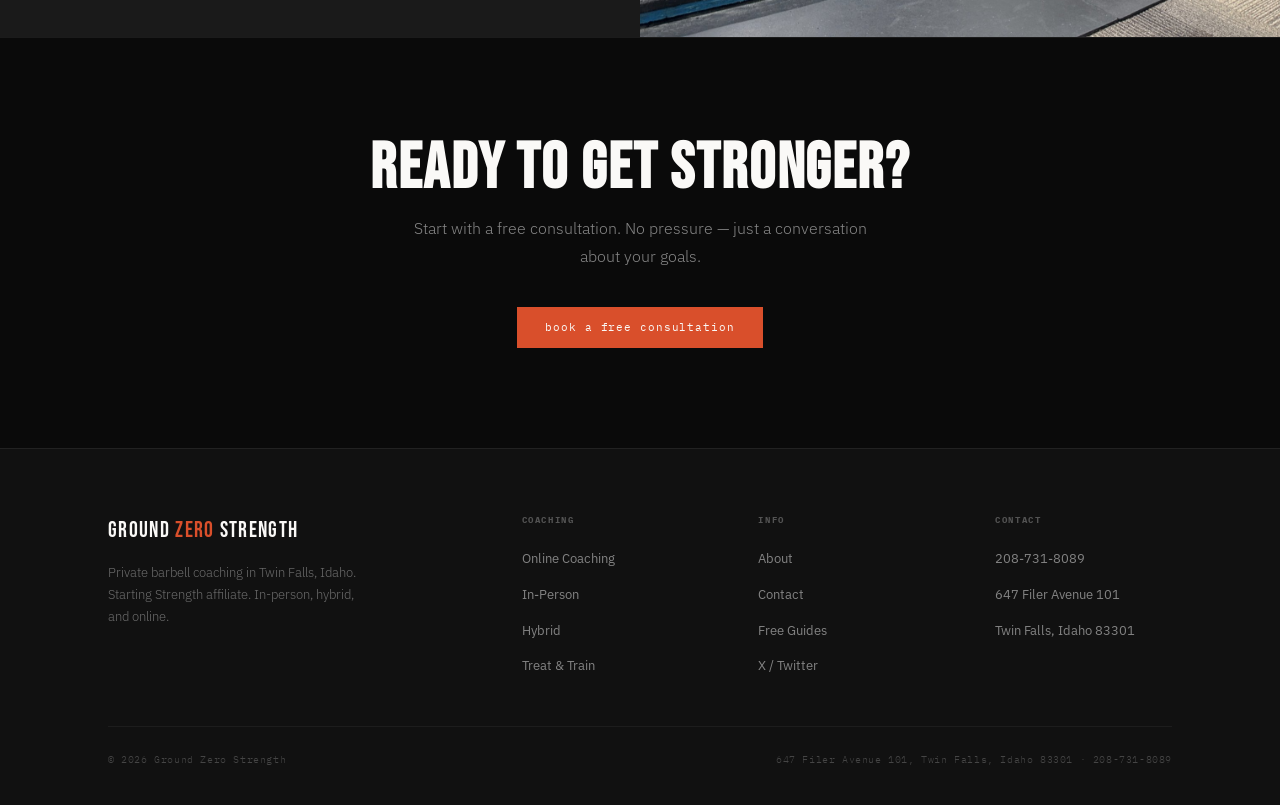
==== commit 655c0678: "Add business phone number and address to website footer (69b1b17664736021bd97ab03)" ====
--- a/index.html
+++ b/index.html
@@ -158,7 +158,7 @@
 
 /* ── FOOTER ── */
 footer { background: var(--off-black); padding: 64px 0 36px; border-top: var(--border); }
-.foot-g { display: grid; grid-template-columns: 2fr 1fr 1fr; gap: 60px; margin-bottom: 48px; }
+.foot-g { display: grid; grid-template-columns: 2fr 1fr 1fr 1fr; gap: 60px; margin-bottom: 48px; }
 .foot-logo { font-family: var(--display); font-size: 22px; letter-spacing: 0.06em; color: var(--white); margin-bottom: 14px; display: block; text-decoration: none; }
 .foot-logo span { color: var(--accent); }
 .foot-tag { font-size: 13px; line-height: 1.7; max-width: 260px; color: rgba(255,255,255,0.38); }
@@ -257,7 +257,7 @@
   <div class="wrap">
     <div class="stat-item"><div class="stat-num">2021</div><div class="stat-lbl">Founded</div></div>
     <div class="stat-item"><div class="stat-num">SSC</div><div class="stat-lbl">Certified Coach</div></div>
-    <div class="stat-item"><div class="stat-num">33+</div><div class="stat-lbl">Online Clients</div></div>
+    <div class="stat-item"><div class="stat-num">500+</div><div class="stat-lbl">Clients Served</div></div>
     <div class="stat-item"><div class="stat-num">SS</div><div class="stat-lbl">Affiliate Gym</div></div>
   </div>
 </div>
@@ -424,10 +424,18 @@
           <li><a href="https://x.com/gzstrength" target="_blank">X / Twitter</a></li>
         </ul>
       </div>
+      <div class="foot-col">
+        <h4>Contact</h4>
+        <ul>
+          <li><a href="tel:2087318089">208-731-8089</a></li>
+          <li><span style="font-size:13px;color:rgba(255,255,255,0.48);">647 Filer Avenue 101</span></li>
+          <li><span style="font-size:13px;color:rgba(255,255,255,0.48);">Twin Falls, Idaho 83301</span></li>
+        </ul>
+      </div>
     </div>
     <div class="foot-bot">
-      <p>© 2026 Ground Zero Strength</p>
-      <p>647 Filer Ave, Twin Falls, ID</p>
+      <p>&copy; 2026 Ground Zero Strength</p>
+      <p>647 Filer Avenue 101, Twin Falls, Idaho 83301 &middot; 208-731-8089</p>
     </div>
   </div>
 </footer>
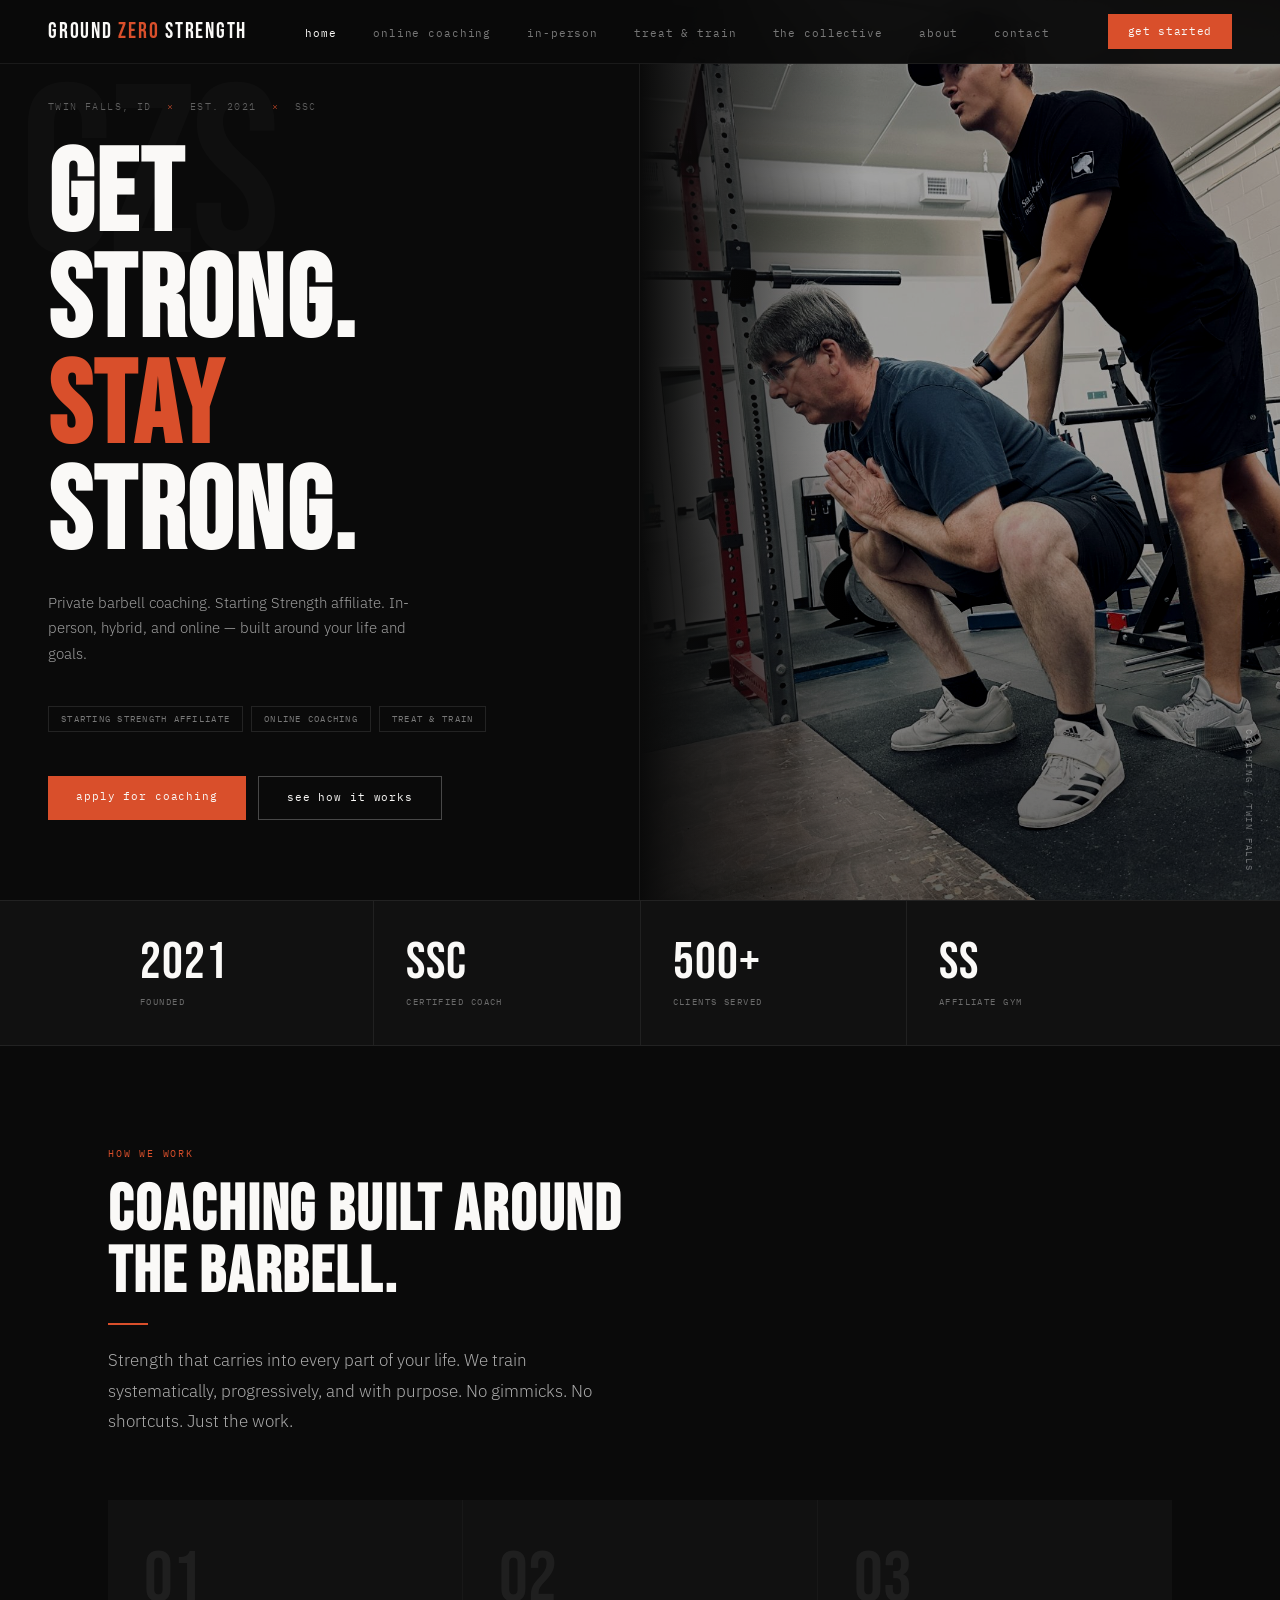
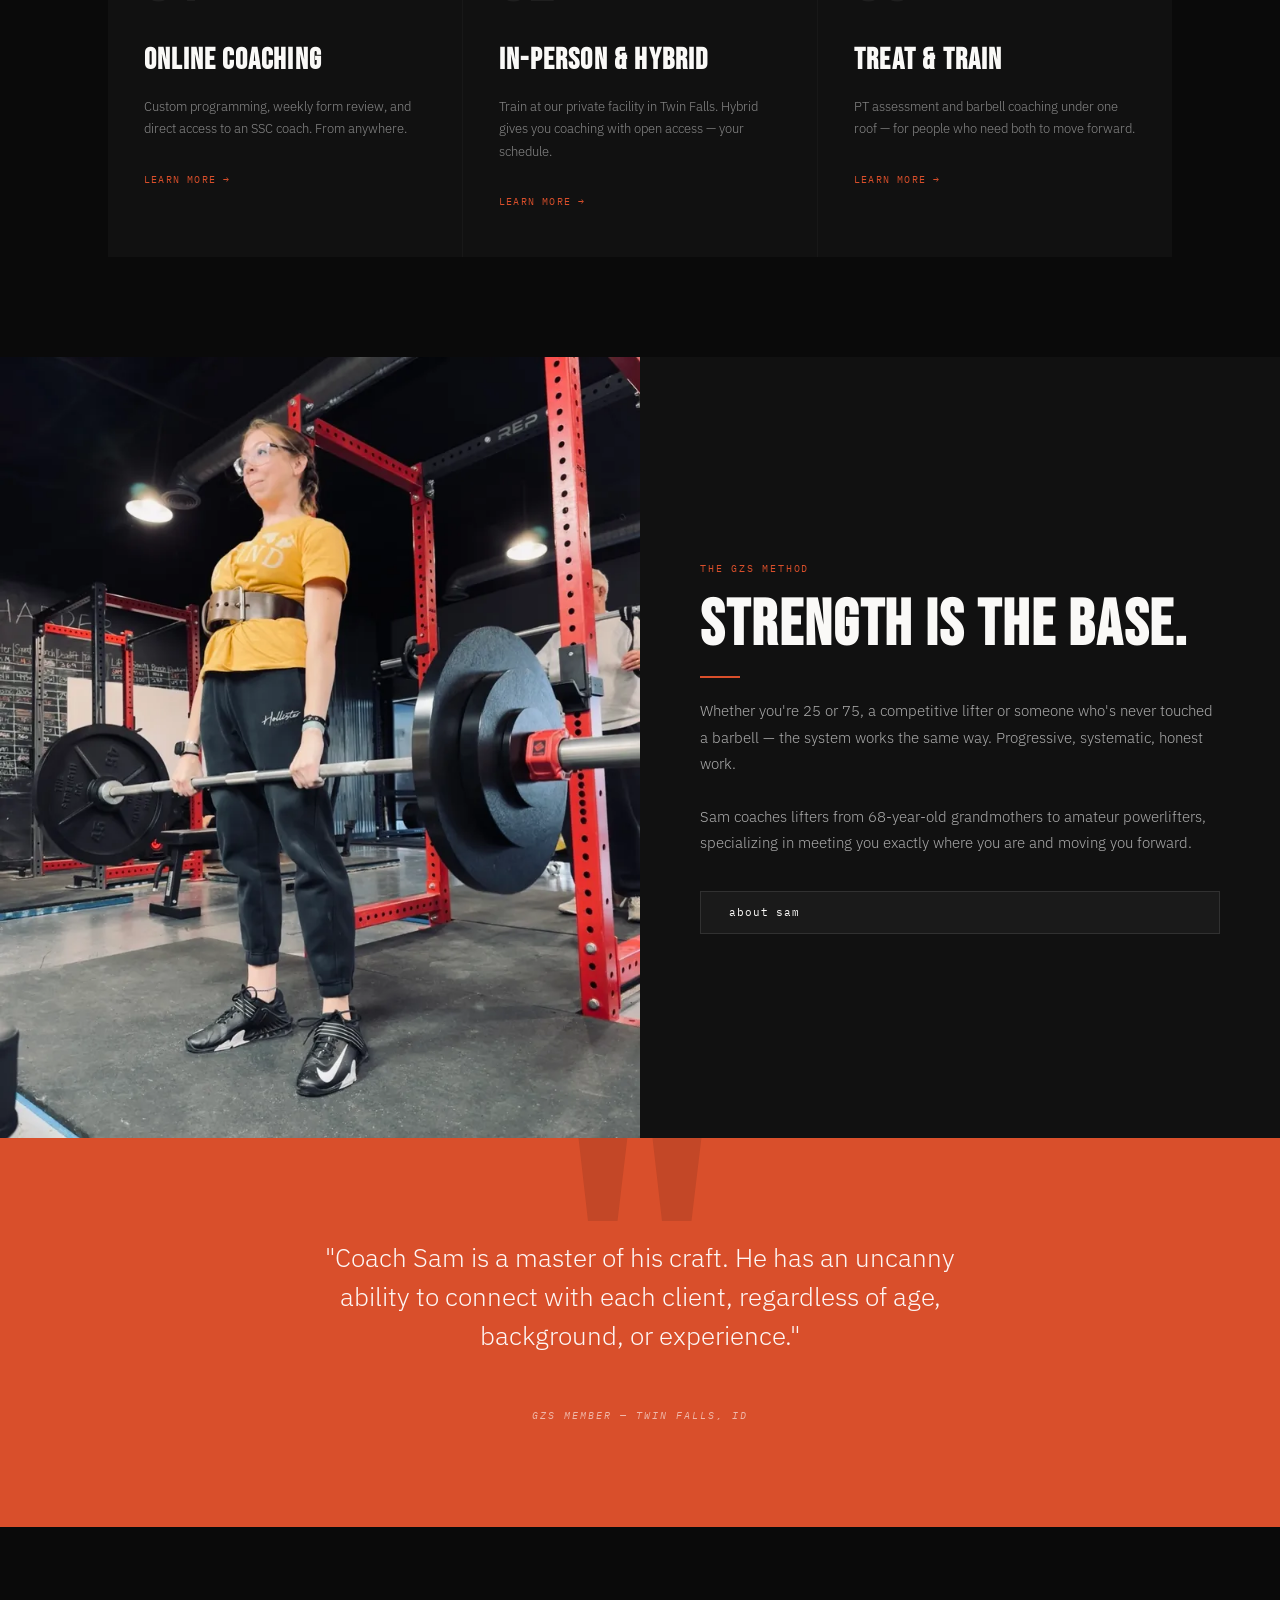
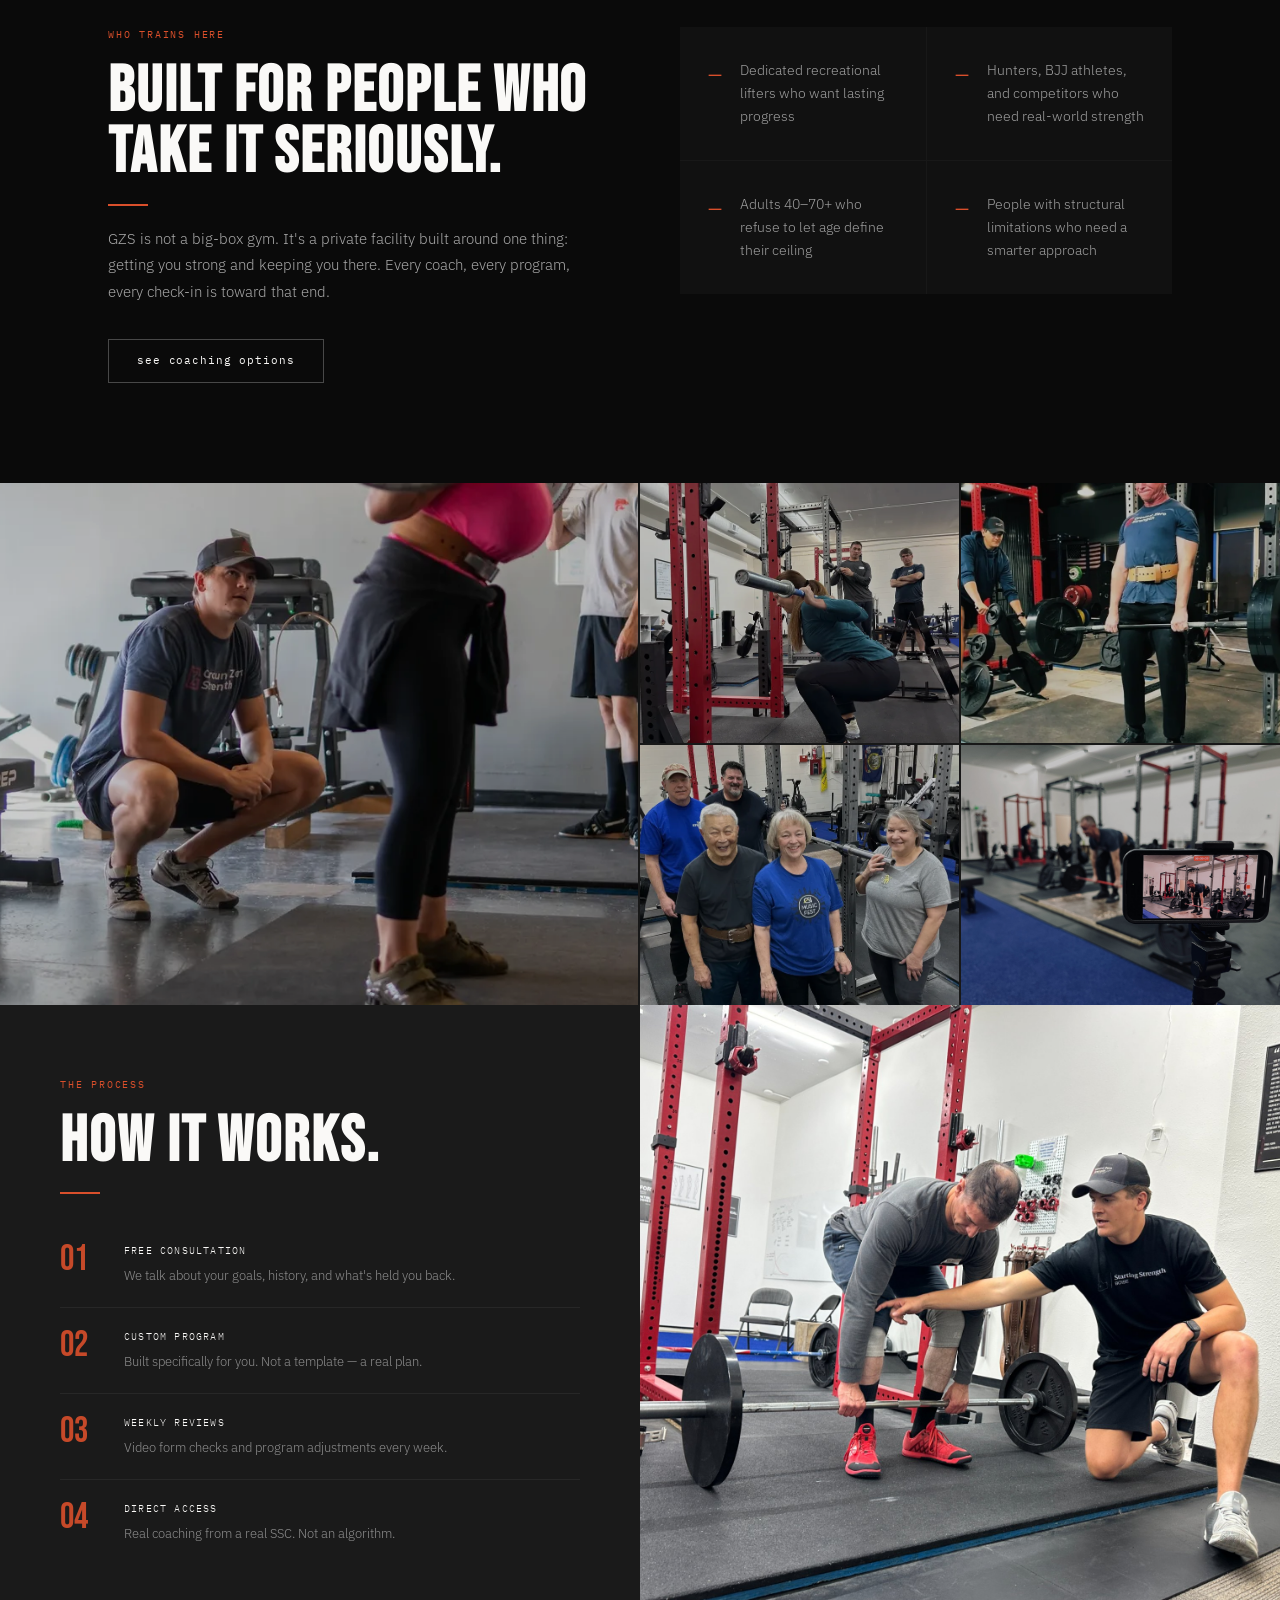
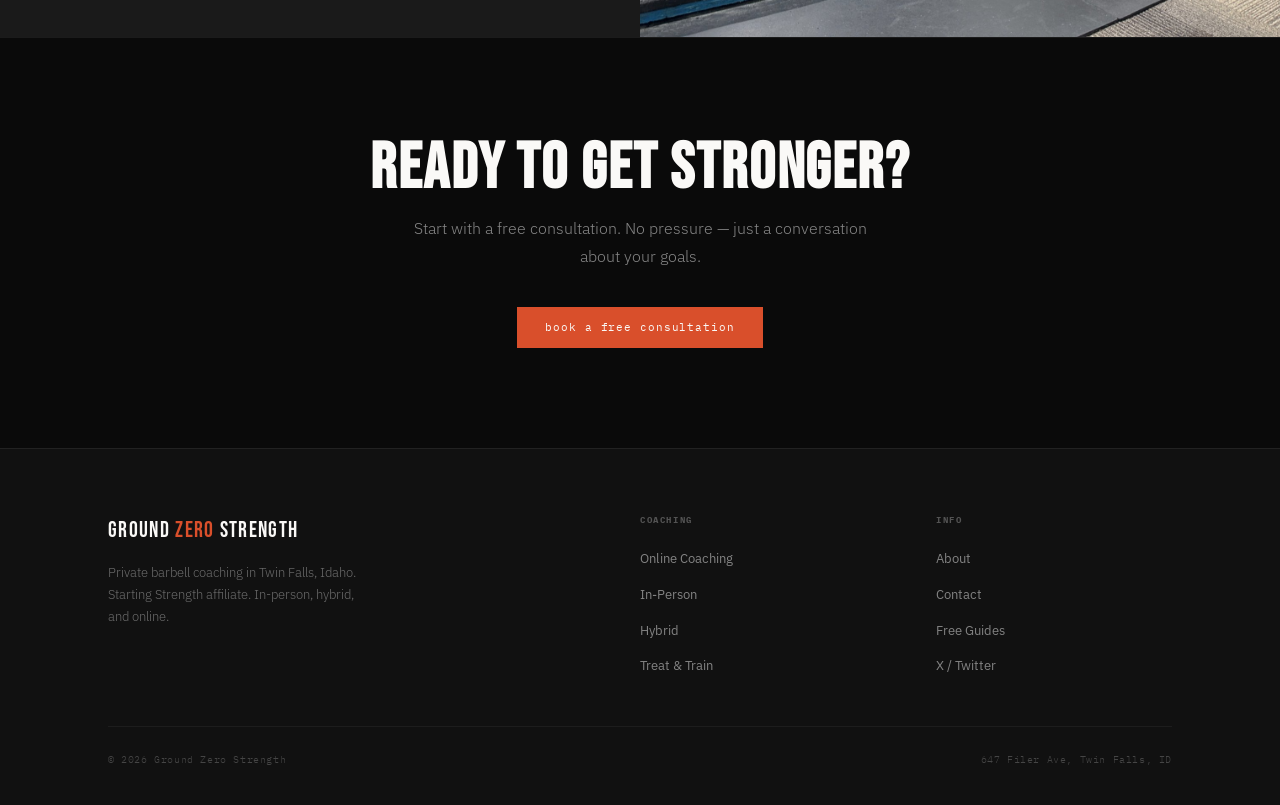
==== commit 2b2caf94: "Update index.html" ====
--- a/index.html
+++ b/index.html
@@ -158,7 +158,7 @@
 
 /* ── FOOTER ── */
 footer { background: var(--off-black); padding: 64px 0 36px; border-top: var(--border); }
-.foot-g { display: grid; grid-template-columns: 2fr 1fr 1fr 1fr; gap: 60px; margin-bottom: 48px; }
+.foot-g { display: grid; grid-template-columns: 2fr 1fr 1fr; gap: 60px; margin-bottom: 48px; }
 .foot-logo { font-family: var(--display); font-size: 22px; letter-spacing: 0.06em; color: var(--white); margin-bottom: 14px; display: block; text-decoration: none; }
 .foot-logo span { color: var(--accent); }
 .foot-tag { font-size: 13px; line-height: 1.7; max-width: 260px; color: rgba(255,255,255,0.38); }
@@ -424,18 +424,10 @@
           <li><a href="https://x.com/gzstrength" target="_blank">X / Twitter</a></li>
         </ul>
       </div>
-      <div class="foot-col">
-        <h4>Contact</h4>
-        <ul>
-          <li><a href="tel:2087318089">208-731-8089</a></li>
-          <li><span style="font-size:13px;color:rgba(255,255,255,0.48);">647 Filer Avenue 101</span></li>
-          <li><span style="font-size:13px;color:rgba(255,255,255,0.48);">Twin Falls, Idaho 83301</span></li>
-        </ul>
-      </div>
     </div>
     <div class="foot-bot">
-      <p>&copy; 2026 Ground Zero Strength</p>
-      <p>647 Filer Avenue 101, Twin Falls, Idaho 83301 &middot; 208-731-8089</p>
+      <p>© 2026 Ground Zero Strength</p>
+      <p>647 Filer Ave, Twin Falls, ID</p>
     </div>
   </div>
 </footer>
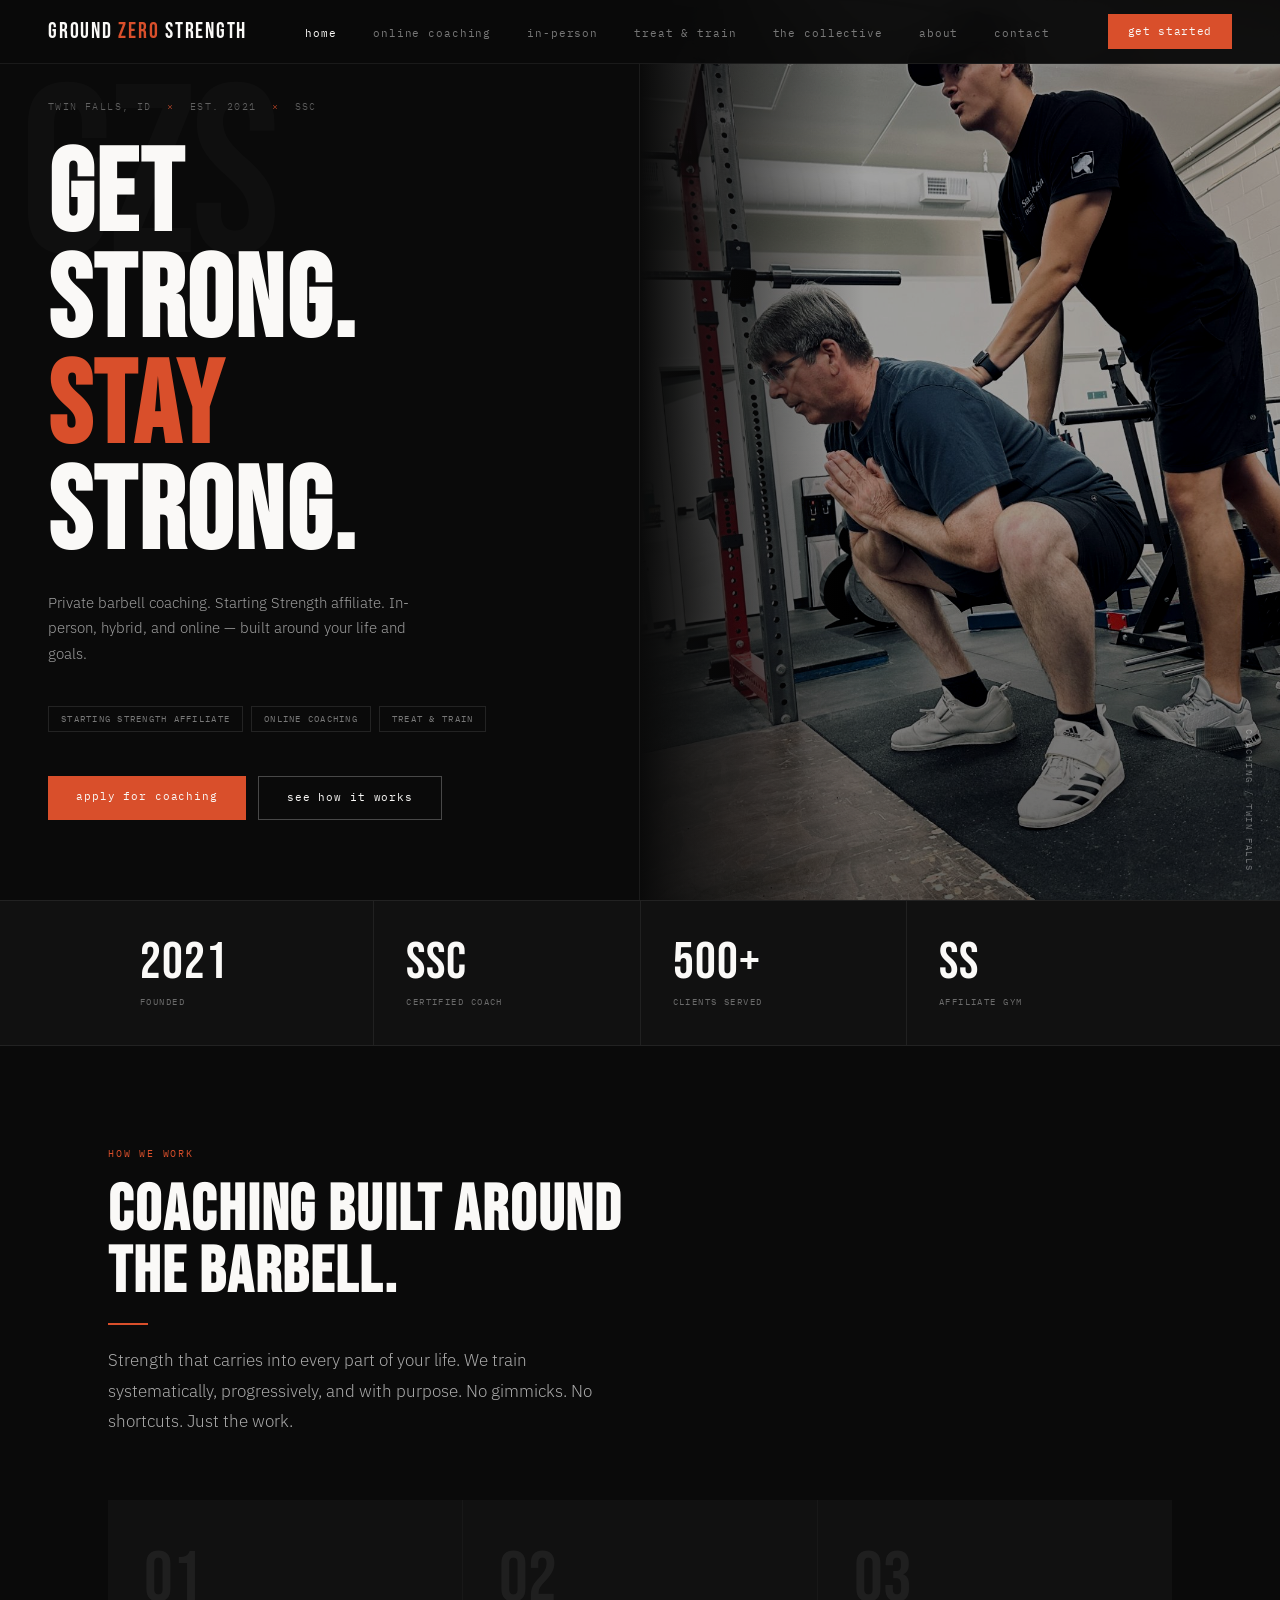
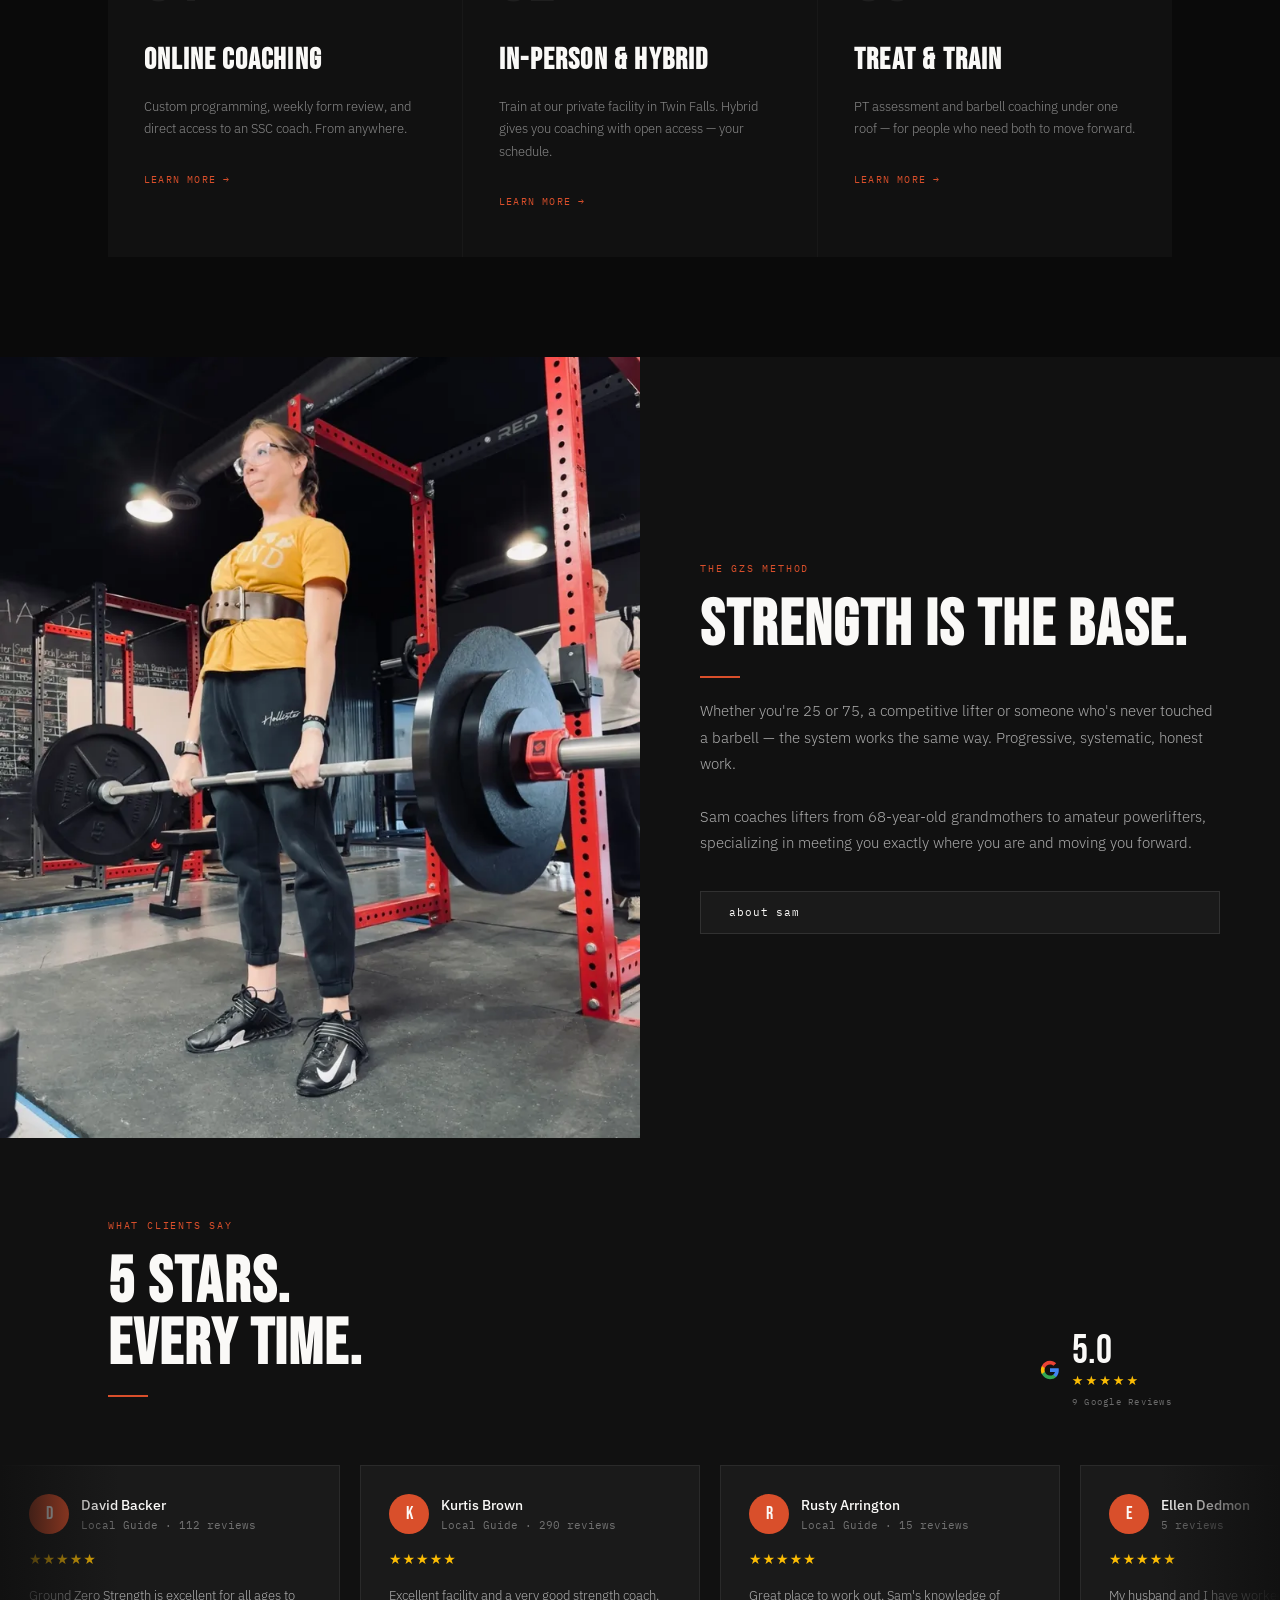
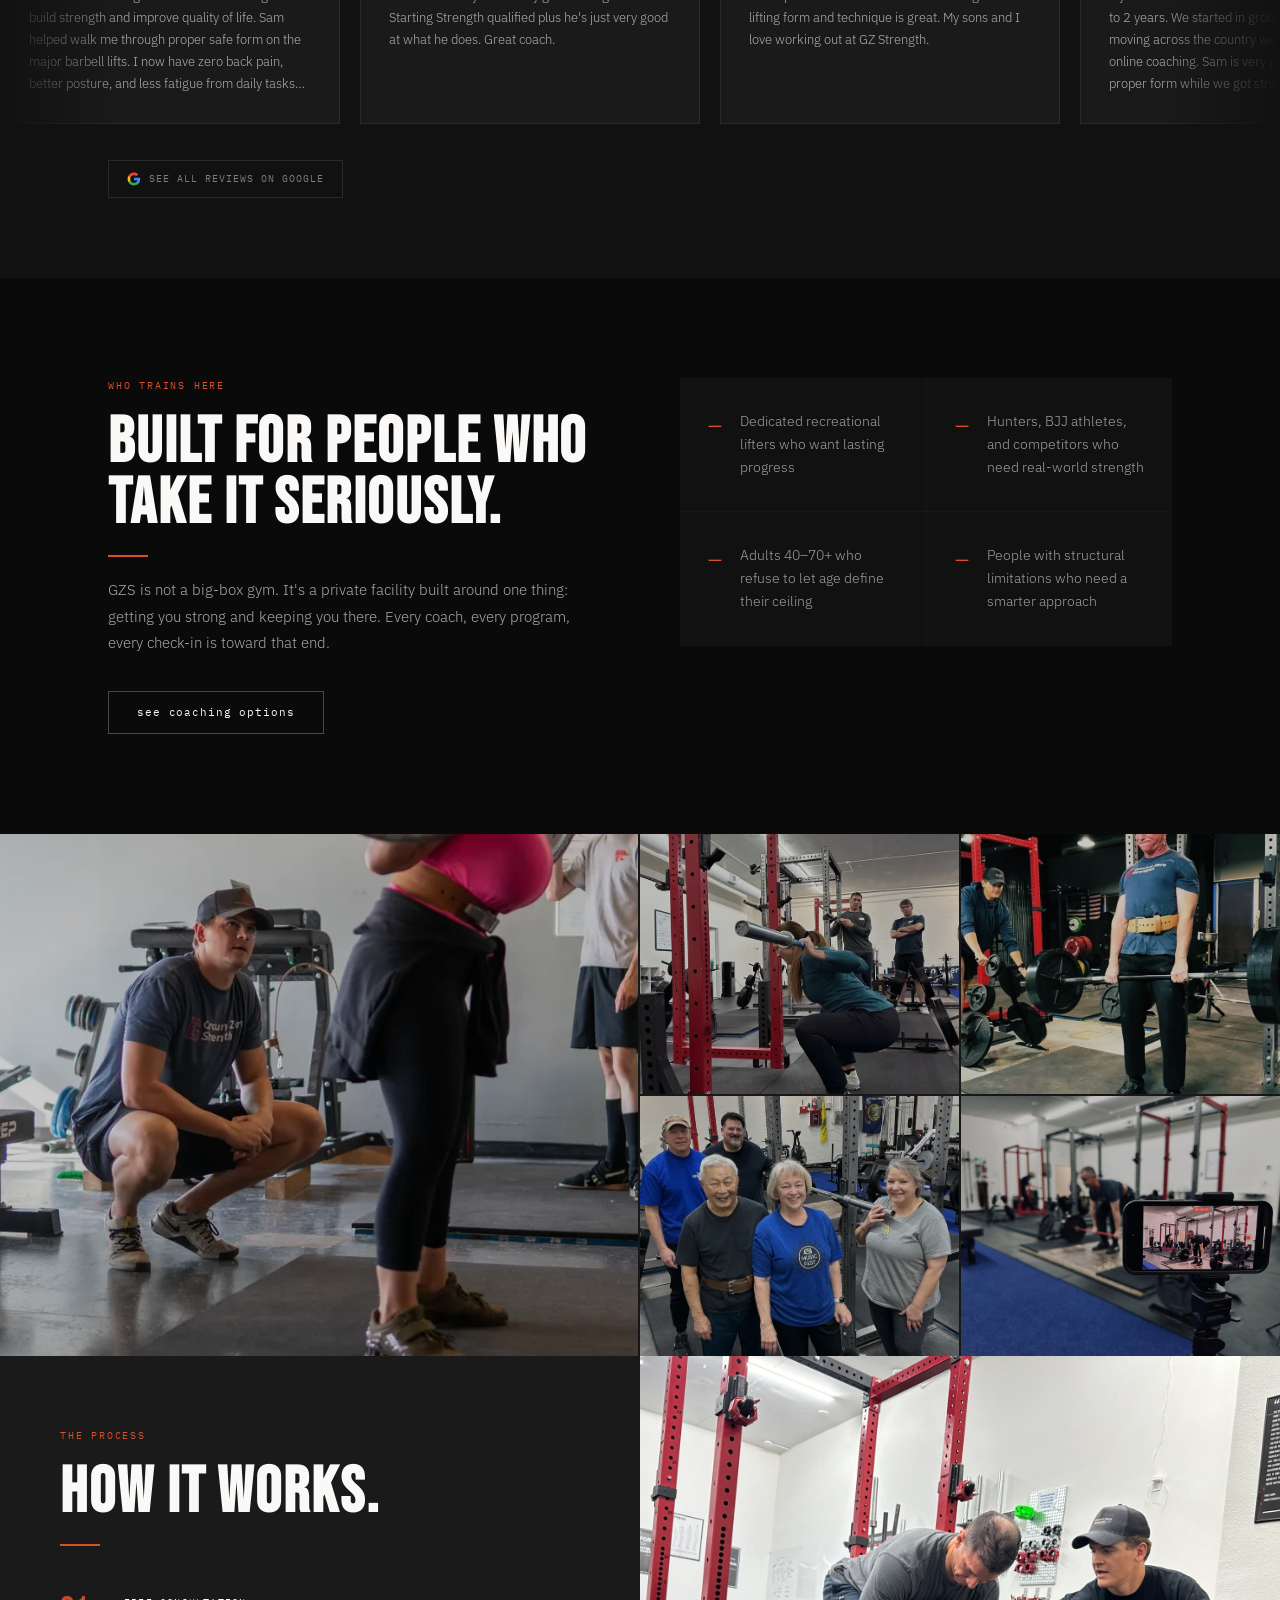
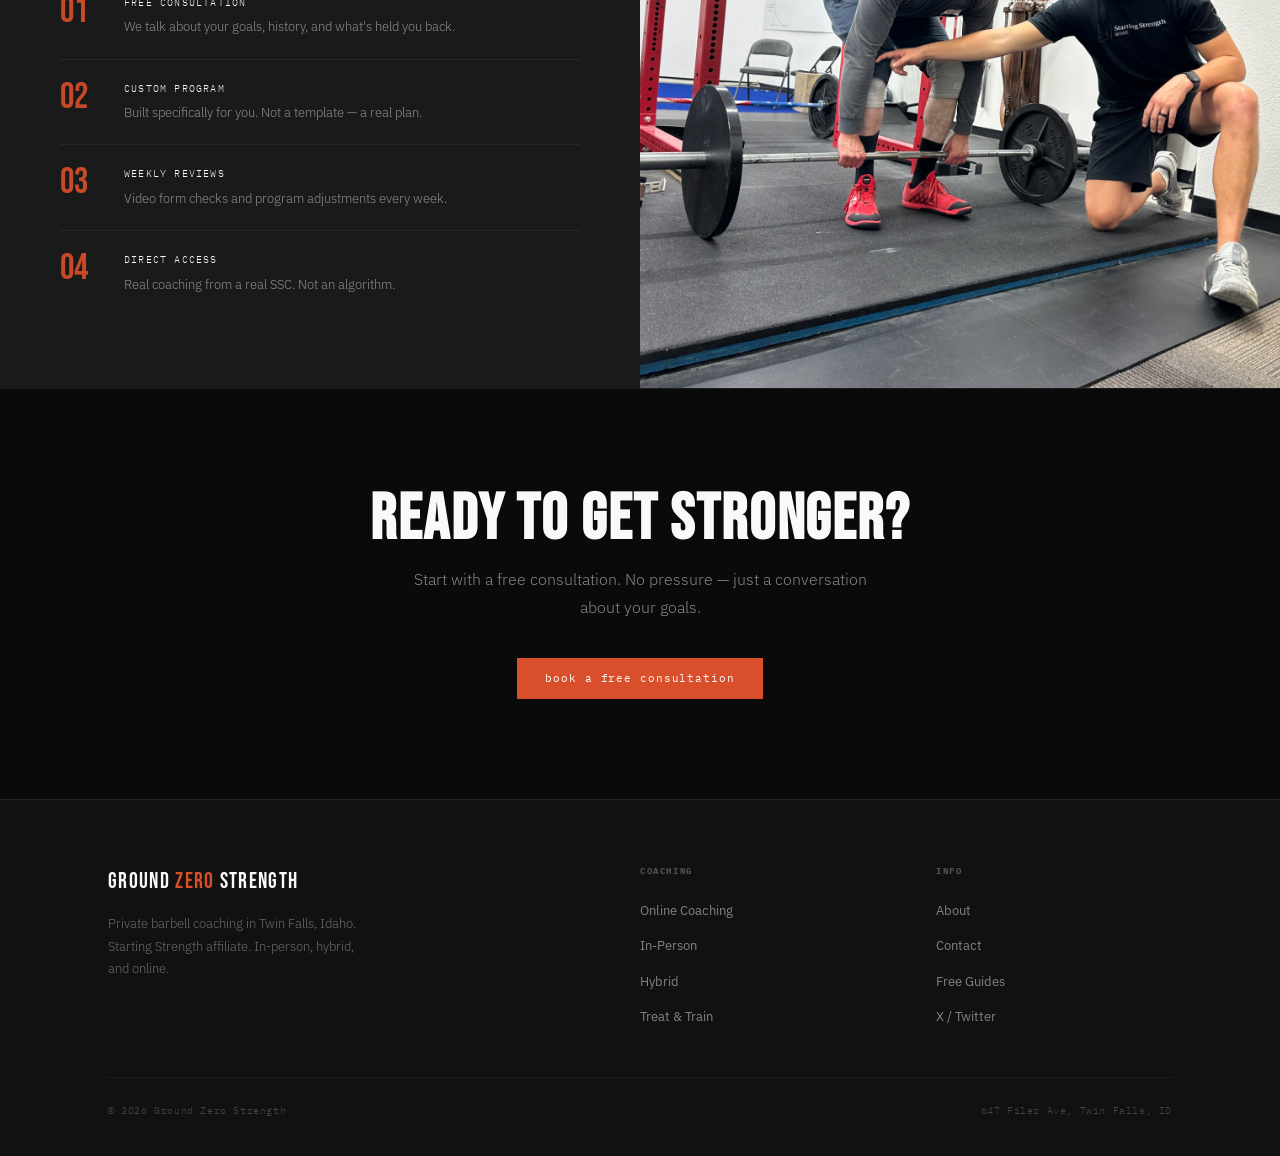
==== commit 2f704809: "Update index.html" ====
--- a/index.html
+++ b/index.html
@@ -121,11 +121,31 @@
 .split-body { padding: 72px 60px; display: flex; flex-direction: column; justify-content: center; background: var(--off-black); }
 .split.body-dark .split-body { background: var(--dark); }
 
-/* ── QUOTE ── */
-.quote-block { padding: 100px 0; background: var(--accent); text-align: center; position: relative; overflow: hidden; }
-.quote-block::before { content: '"'; position: absolute; top: -80px; left: 50%; transform: translateX(-50%); font-family: var(--display); font-size: 500px; color: rgba(0,0,0,0.1); line-height: 1; pointer-events: none; }
-.quote-block blockquote { font-family: var(--sans); font-size: clamp(18px,2.5vw,26px); font-weight: 300; line-height: 1.5; color: rgba(255,255,255,0.95); max-width: 720px; margin: 0 auto 24px; position: relative; z-index: 1; }
-.quote-block cite { font-family: var(--mono); font-size: 10px; letter-spacing: 0.2em; text-transform: uppercase; color: rgba(255,255,255,0.6); }
+/* ── REVIEWS ── */
+.reviews-section { padding: 80px 0; background: var(--off-black); overflow: hidden; }
+.reviews-track-wrap { overflow: hidden; position: relative; margin-top: 48px; }
+.reviews-track-wrap::before,
+.reviews-track-wrap::after {
+  content: ''; position: absolute; top: 0; bottom: 0; width: 120px; z-index: 2; pointer-events: none;
+}
+.reviews-track-wrap::before { left: 0; background: linear-gradient(to right, var(--off-black), transparent); }
+.reviews-track-wrap::after { right: 0; background: linear-gradient(to left, var(--off-black), transparent); }
+.reviews-track { display: flex; gap: 20px; animation: reviews-scroll 44s linear infinite; width: max-content; }
+.reviews-track:hover { animation-play-state: paused; }
+@keyframes reviews-scroll {
+  0% { transform: translateX(0); }
+  100% { transform: translateX(-50%); }
+}
+.review-card { background: var(--dark); border: 1px solid rgba(255,255,255,0.07); padding: 28px; width: 340px; flex-shrink: 0; display: flex; flex-direction: column; gap: 14px; transition: border-color 0.2s; }
+.review-card:hover { border-color: rgba(255,255,255,0.18); }
+.reviewer { display: flex; align-items: center; gap: 12px; }
+.reviewer-avatar { width: 40px; height: 40px; border-radius: 50%; background: var(--accent); display: flex; align-items: center; justify-content: center; font-family: var(--display); font-size: 18px; color: var(--white); flex-shrink: 0; }
+.reviewer-name { font-size: 14px; font-weight: 500; color: var(--white); }
+.reviewer-meta { font-size: 11px; color: rgba(255,255,255,0.38); font-family: var(--mono); }
+.review-stars { color: #fbbc04; font-size: 14px; letter-spacing: 1px; }
+.review-text { font-size: 13px; color: rgba(255,255,255,0.65); line-height: 1.7; display: -webkit-box; -webkit-line-clamp: 5; -webkit-box-orient: vertical; overflow: hidden; }
+.g-link { display: inline-flex; align-items: center; gap: 8px; margin-top: 36px; font-family: var(--mono); font-size: 10px; letter-spacing: 0.1em; text-transform: uppercase; color: rgba(255,255,255,0.45); text-decoration: none; border: 1px solid rgba(255,255,255,0.1); padding: 10px 18px; transition: all 0.2s; }
+.g-link:hover { color: var(--white); border-color: rgba(255,255,255,0.3); }
 
 /* ── WHO SECTION ── */
 .who-section { background: var(--black); }
@@ -309,12 +329,66 @@
   </div>
 </div>
 
-<!-- ══════ QUOTE ══════ -->
-<div class="quote-block">
-  <div class="wrap-sm">
-    <blockquote>"Coach Sam is a master of his craft. He has an uncanny ability to connect with each client, regardless of age, background, or experience."</blockquote>
-    <div class="rule" style="margin:20px auto;"></div>
-    <cite>GZS Member — Twin Falls, ID</cite>
+<!-- ══════ REVIEWS ══════ -->
+<div class="reviews-section">
+  <div class="wrap">
+    <div style="display:flex;align-items:flex-end;justify-content:space-between;flex-wrap:wrap;gap:20px;">
+      <div>
+        <span class="eyebrow">What Clients Say</span>
+        <h2>5 stars.<br>Every time.</h2>
+        <div class="rule"></div>
+      </div>
+      <div style="display:flex;align-items:center;gap:12px;padding-bottom:8px;">
+        <svg width="20" height="20" viewBox="0 0 24 24"><path fill="#4285F4" d="M22.56 12.25c0-.78-.07-1.53-.2-2.25H12v4.26h5.92c-.26 1.37-1.04 2.53-2.21 3.31v2.77h3.57c2.08-1.92 3.28-4.74 3.28-8.09z"/><path fill="#34A853" d="M12 23c2.97 0 5.46-.98 7.28-2.66l-3.57-2.77c-.98.66-2.23 1.06-3.71 1.06-2.86 0-5.29-1.93-6.16-4.53H2.18v2.84C3.99 20.53 7.7 23 12 23z"/><path fill="#FBBC05" d="M5.84 14.09c-.22-.66-.35-1.36-.35-2.09s.13-1.43.35-2.09V7.07H2.18C1.43 8.55 1 10.22 1 12s.43 3.45 1.18 4.93l3.66-2.84z"/><path fill="#EA4335" d="M12 5.38c1.62 0 3.06.56 4.21 1.64l3.15-3.15C17.45 2.09 14.97 1 12 1 7.7 1 3.99 3.47 2.18 7.07l3.66 2.84c.87-2.6 3.3-4.53 6.16-4.53z"/></svg>
+        <div>
+          <div style="font-family:var(--display);font-size:40px;line-height:1;color:var(--white);">5.0</div>
+          <div style="color:#fbbc04;font-size:13px;letter-spacing:2px;">★★★★★</div>
+          <div style="font-family:var(--mono);font-size:9px;letter-spacing:0.14em;color:rgba(255,255,255,0.38);margin-top:3px;">9 Google Reviews</div>
+        </div>
+      </div>
+    </div>
+  </div>
+
+  <div class="reviews-track-wrap">
+    <div class="reviews-track">
+
+      <div class="review-card"><div class="reviewer"><div class="reviewer-avatar">D</div><div><div class="reviewer-name">David Backer</div><div class="reviewer-meta">Local Guide · 112 reviews</div></div></div><div class="review-stars">★★★★★</div><p class="review-text">Ground Zero Strength is excellent for all ages to build strength and improve quality of life. Sam helped walk me through proper safe form on the major barbell lifts. I now have zero back pain, better posture, and less fatigue from daily tasks like stairs.</p></div>
+
+      <div class="review-card"><div class="reviewer"><div class="reviewer-avatar">K</div><div><div class="reviewer-name">Kurtis Brown</div><div class="reviewer-meta">Local Guide · 290 reviews</div></div></div><div class="review-stars">★★★★★</div><p class="review-text">Excellent facility and a very good strength coach. Starting Strength qualified plus he's just very good at what he does. Great coach.</p></div>
+
+      <div class="review-card"><div class="reviewer"><div class="reviewer-avatar">R</div><div><div class="reviewer-name">Rusty Arrington</div><div class="reviewer-meta">Local Guide · 15 reviews</div></div></div><div class="review-stars">★★★★★</div><p class="review-text">Great place to work out. Sam's knowledge of lifting form and technique is great. My sons and I love working out at GZ Strength.</p></div>
+
+      <div class="review-card"><div class="reviewer"><div class="reviewer-avatar">E</div><div><div class="reviewer-name">Ellen Dedmon</div><div class="reviewer-meta">5 reviews</div></div></div><div class="review-stars">★★★★★</div><p class="review-text">My husband and I have worked with Sam for close to 2 years. We started in group training and after moving across the country we continued with online coaching. Sam is very patient and taught us proper form while we got stronger than either of us thought possible.</p></div>
+
+      <div class="review-card"><div class="reviewer"><div class="reviewer-avatar">C</div><div><div class="reviewer-name">Cori Carlson</div><div class="reviewer-meta">4 reviews</div></div></div><div class="review-stars">★★★★★</div><p class="review-text">Sam is an amazing trainer who really knows what he's doing and knows how to teach it in a way that makes everyone feel confident. I 100% recommend his barbell clinic and joining his gym. 10/10 experience.</p></div>
+
+      <div class="review-card"><div class="reviewer"><div class="reviewer-avatar">H</div><div><div class="reviewer-name">Heather Cristobal</div><div class="reviewer-meta">Local Guide · 47 reviews</div></div></div><div class="review-stars">★★★★★</div><p class="review-text">Sam at Ground Zero Strength has been coaching me since July 2022. From day 1 I felt completely comfortable in his gym. I am 44 years old and I wish I had met Sam sooner in my lifting life!</p></div>
+
+      <div class="review-card"><div class="reviewer"><div class="reviewer-avatar">M</div><div><div class="reviewer-name">Mason Harper</div><div class="reviewer-meta">5 reviews</div></div></div><div class="review-stars">★★★★★</div><p class="review-text">What a great gym! I began strength training 8 months ago and Sam was the perfect trainer to help me start my journey. I highly recommend this gym!</p></div>
+
+      <div class="review-card"><div class="reviewer"><div class="reviewer-avatar">M</div><div><div class="reviewer-name">Mark Hayden</div><div class="reviewer-meta">5 reviews</div></div></div><div class="review-stars">★★★★★</div><p class="review-text">I spent a great afternoon learning from Sam at Ground Zero's 1-1 beginner barbell clinic. Professional, informative, personalized and just good fun. The facility is awesome — a really cool space to get in the zone to lift.</p></div>
+
+      <div class="review-card"><div class="reviewer"><div class="reviewer-avatar">M</div><div><div class="reviewer-name">Mike Wiersma</div><div class="reviewer-meta">1 review</div></div></div><div class="review-stars">★★★★★</div><p class="review-text">Absolutely love this gym. Everything you need if you're serious about gaining strength and none of the frills and gimmicks at chain gyms. High quality equipment and a supportive community make this gym fantastic.</p></div>
+
+      <!-- Duplicate for seamless loop -->
+      <div class="review-card"><div class="reviewer"><div class="reviewer-avatar">D</div><div><div class="reviewer-name">David Backer</div><div class="reviewer-meta">Local Guide · 112 reviews</div></div></div><div class="review-stars">★★★★★</div><p class="review-text">Ground Zero Strength is excellent for all ages to build strength and improve quality of life. Sam helped walk me through proper safe form on the major barbell lifts. I now have zero back pain, better posture, and less fatigue from daily tasks like stairs.</p></div>
+      <div class="review-card"><div class="reviewer"><div class="reviewer-avatar">K</div><div><div class="reviewer-name">Kurtis Brown</div><div class="reviewer-meta">Local Guide · 290 reviews</div></div></div><div class="review-stars">★★★★★</div><p class="review-text">Excellent facility and a very good strength coach. Starting Strength qualified plus he's just very good at what he does. Great coach.</p></div>
+      <div class="review-card"><div class="reviewer"><div class="reviewer-avatar">R</div><div><div class="reviewer-name">Rusty Arrington</div><div class="reviewer-meta">Local Guide · 15 reviews</div></div></div><div class="review-stars">★★★★★</div><p class="review-text">Great place to work out. Sam's knowledge of lifting form and technique is great. My sons and I love working out at GZ Strength.</p></div>
+      <div class="review-card"><div class="reviewer"><div class="reviewer-avatar">E</div><div><div class="reviewer-name">Ellen Dedmon</div><div class="reviewer-meta">5 reviews</div></div></div><div class="review-stars">★★★★★</div><p class="review-text">My husband and I have worked with Sam for close to 2 years. We started in group training and after moving across the country we continued with online coaching. Sam is very patient and taught us proper form while we got stronger than either of us thought possible.</p></div>
+      <div class="review-card"><div class="reviewer"><div class="reviewer-avatar">C</div><div><div class="reviewer-name">Cori Carlson</div><div class="reviewer-meta">4 reviews</div></div></div><div class="review-stars">★★★★★</div><p class="review-text">Sam is an amazing trainer who really knows what he's doing and knows how to teach it in a way that makes everyone feel confident. I 100% recommend his barbell clinic and joining his gym. 10/10 experience.</p></div>
+      <div class="review-card"><div class="reviewer"><div class="reviewer-avatar">H</div><div><div class="reviewer-name">Heather Cristobal</div><div class="reviewer-meta">Local Guide · 47 reviews</div></div></div><div class="review-stars">★★★★★</div><p class="review-text">Sam at Ground Zero Strength has been coaching me since July 2022. From day 1 I felt completely comfortable in his gym. I am 44 years old and I wish I had met Sam sooner in my lifting life!</p></div>
+      <div class="review-card"><div class="reviewer"><div class="reviewer-avatar">M</div><div><div class="reviewer-name">Mason Harper</div><div class="reviewer-meta">5 reviews</div></div></div><div class="review-stars">★★★★★</div><p class="review-text">What a great gym! I began strength training 8 months ago and Sam was the perfect trainer to help me start my journey. I highly recommend this gym!</p></div>
+      <div class="review-card"><div class="reviewer"><div class="reviewer-avatar">M</div><div><div class="reviewer-name">Mark Hayden</div><div class="reviewer-meta">5 reviews</div></div></div><div class="review-stars">★★★★★</div><p class="review-text">Professional, informative, personalized and just good fun. The facility is awesome — a really cool space to get in the zone to lift.</p></div>
+      <div class="review-card"><div class="reviewer"><div class="reviewer-avatar">M</div><div><div class="reviewer-name">Mike Wiersma</div><div class="reviewer-meta">1 review</div></div></div><div class="review-stars">★★★★★</div><p class="review-text">Absolutely love this gym. Everything you need if you're serious about gaining strength and none of the frills and gimmicks at chain gyms. High quality equipment and a supportive community make this gym fantastic.</p></div>
+
+    </div>
+  </div>
+
+  <div class="wrap">
+    <a class="g-link" href="https://share.google/wCbdC4BNftlwAucc4" target="_blank">
+      <svg width="14" height="14" viewBox="0 0 24 24"><path fill="#4285F4" d="M22.56 12.25c0-.78-.07-1.53-.2-2.25H12v4.26h5.92c-.26 1.37-1.04 2.53-2.21 3.31v2.77h3.57c2.08-1.92 3.28-4.74 3.28-8.09z"/><path fill="#34A853" d="M12 23c2.97 0 5.46-.98 7.28-2.66l-3.57-2.77c-.98.66-2.23 1.06-3.71 1.06-2.86 0-5.29-1.93-6.16-4.53H2.18v2.84C3.99 20.53 7.7 23 12 23z"/><path fill="#FBBC05" d="M5.84 14.09c-.22-.66-.35-1.36-.35-2.09s.13-1.43.35-2.09V7.07H2.18C1.43 8.55 1 10.22 1 12s.43 3.45 1.18 4.93l3.66-2.84z"/><path fill="#EA4335" d="M12 5.38c1.62 0 3.06.56 4.21 1.64l3.15-3.15C17.45 2.09 14.97 1 12 1 7.7 1 3.99 3.47 2.18 7.07l3.66 2.84c.87-2.6 3.3-4.53 6.16-4.53z"/></svg>
+      See all reviews on Google
+    </a>
   </div>
 </div>
 
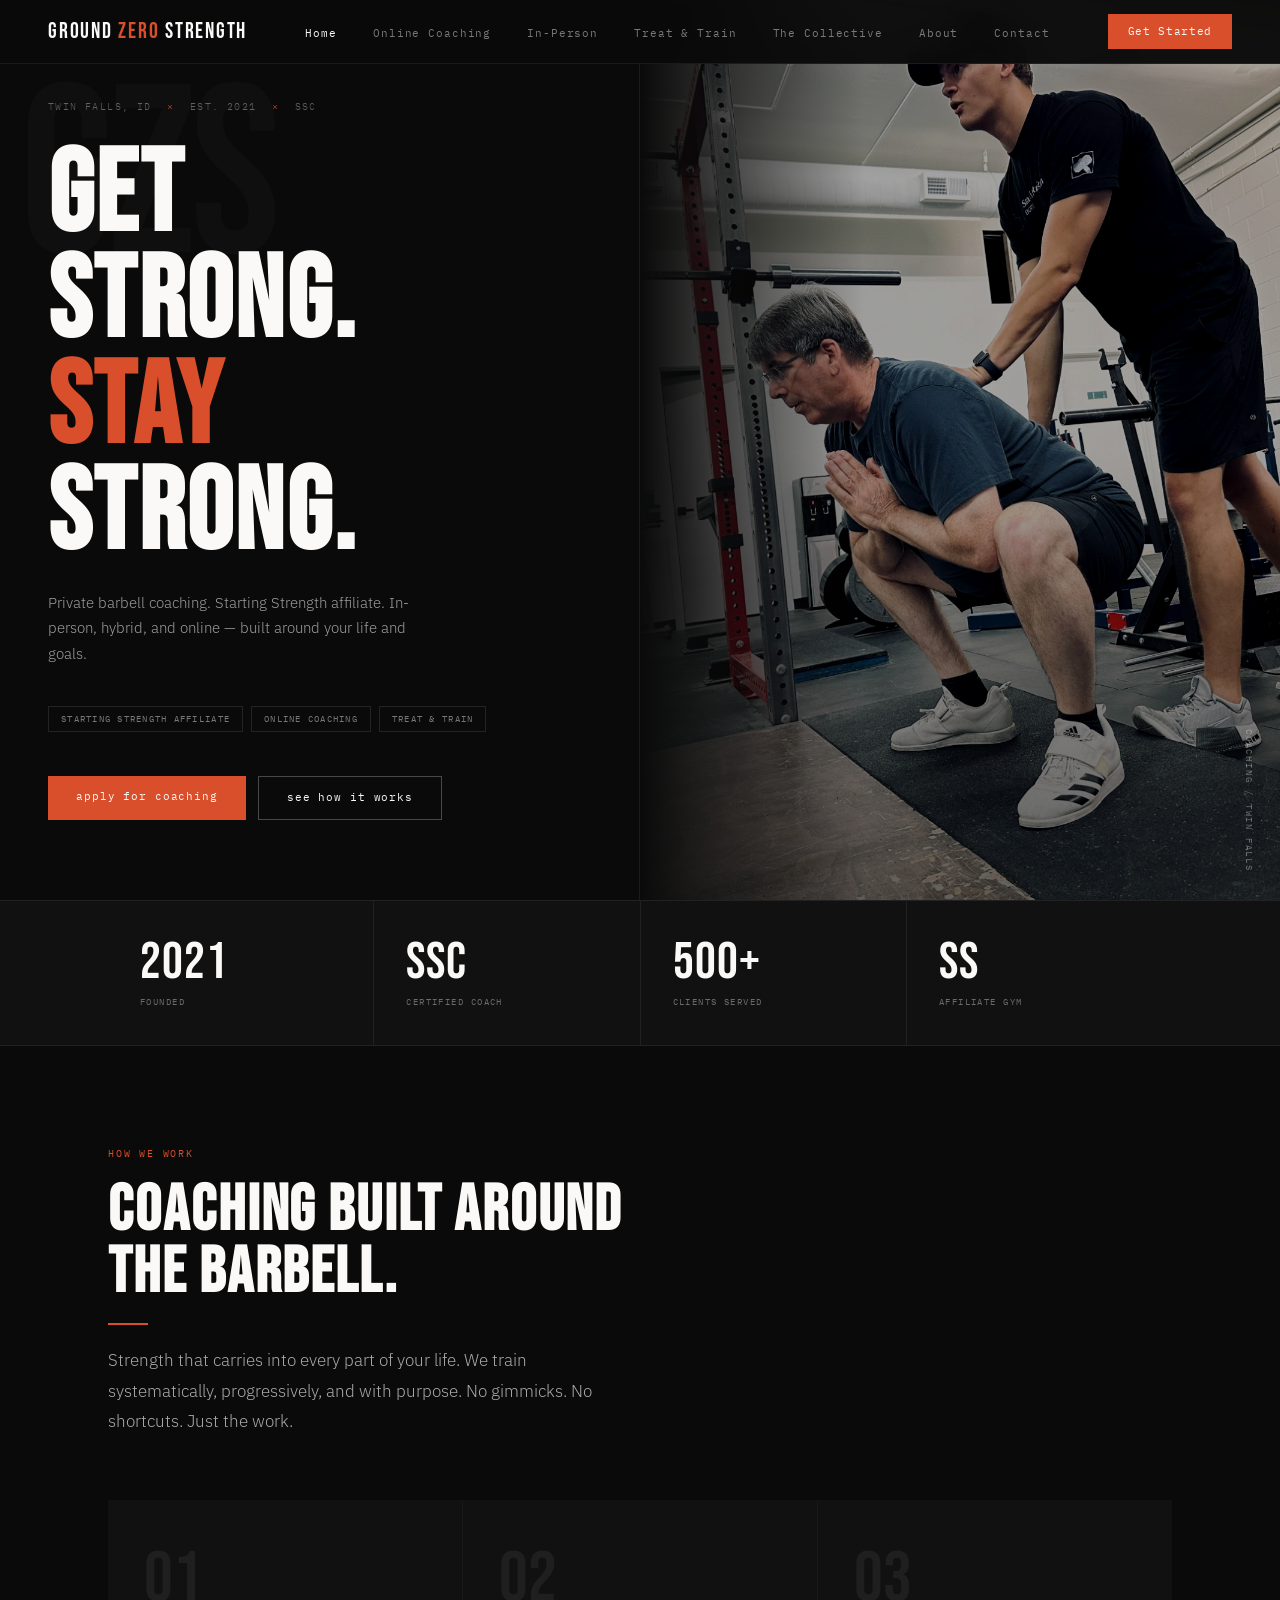
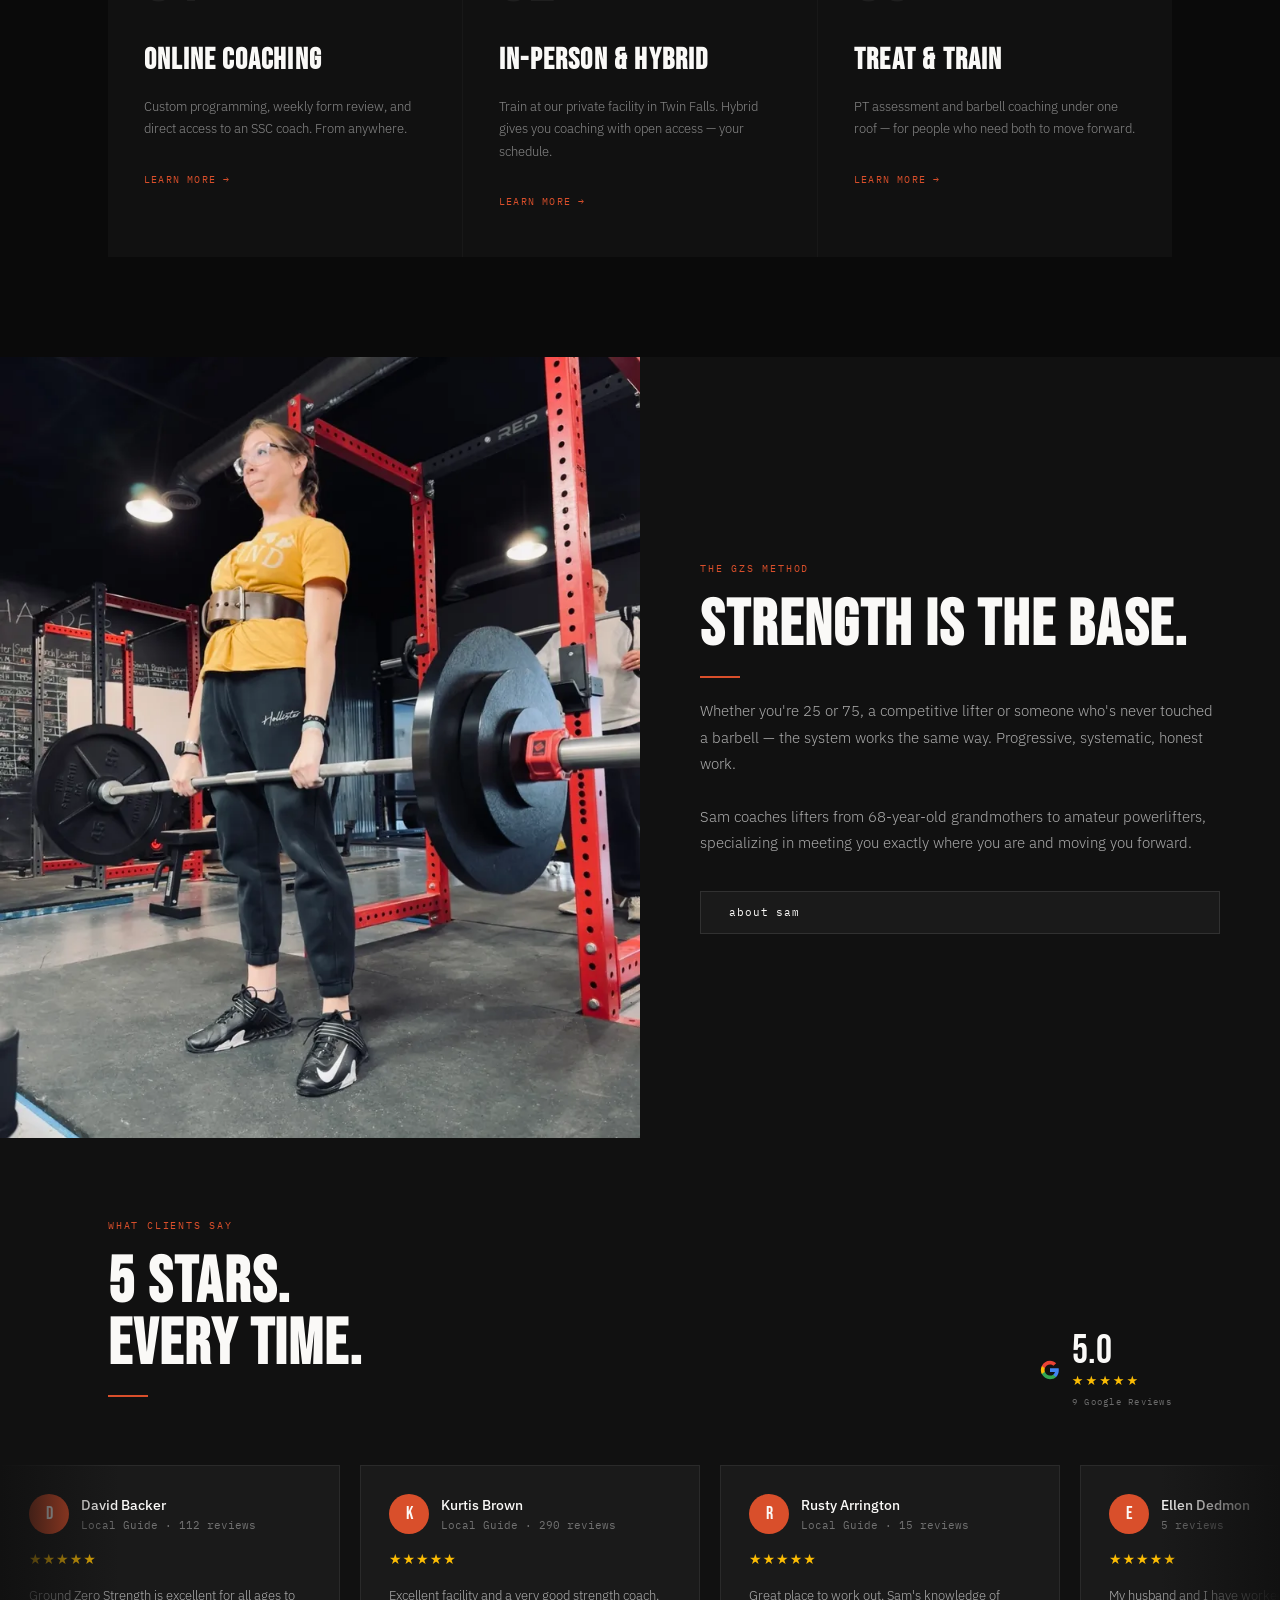
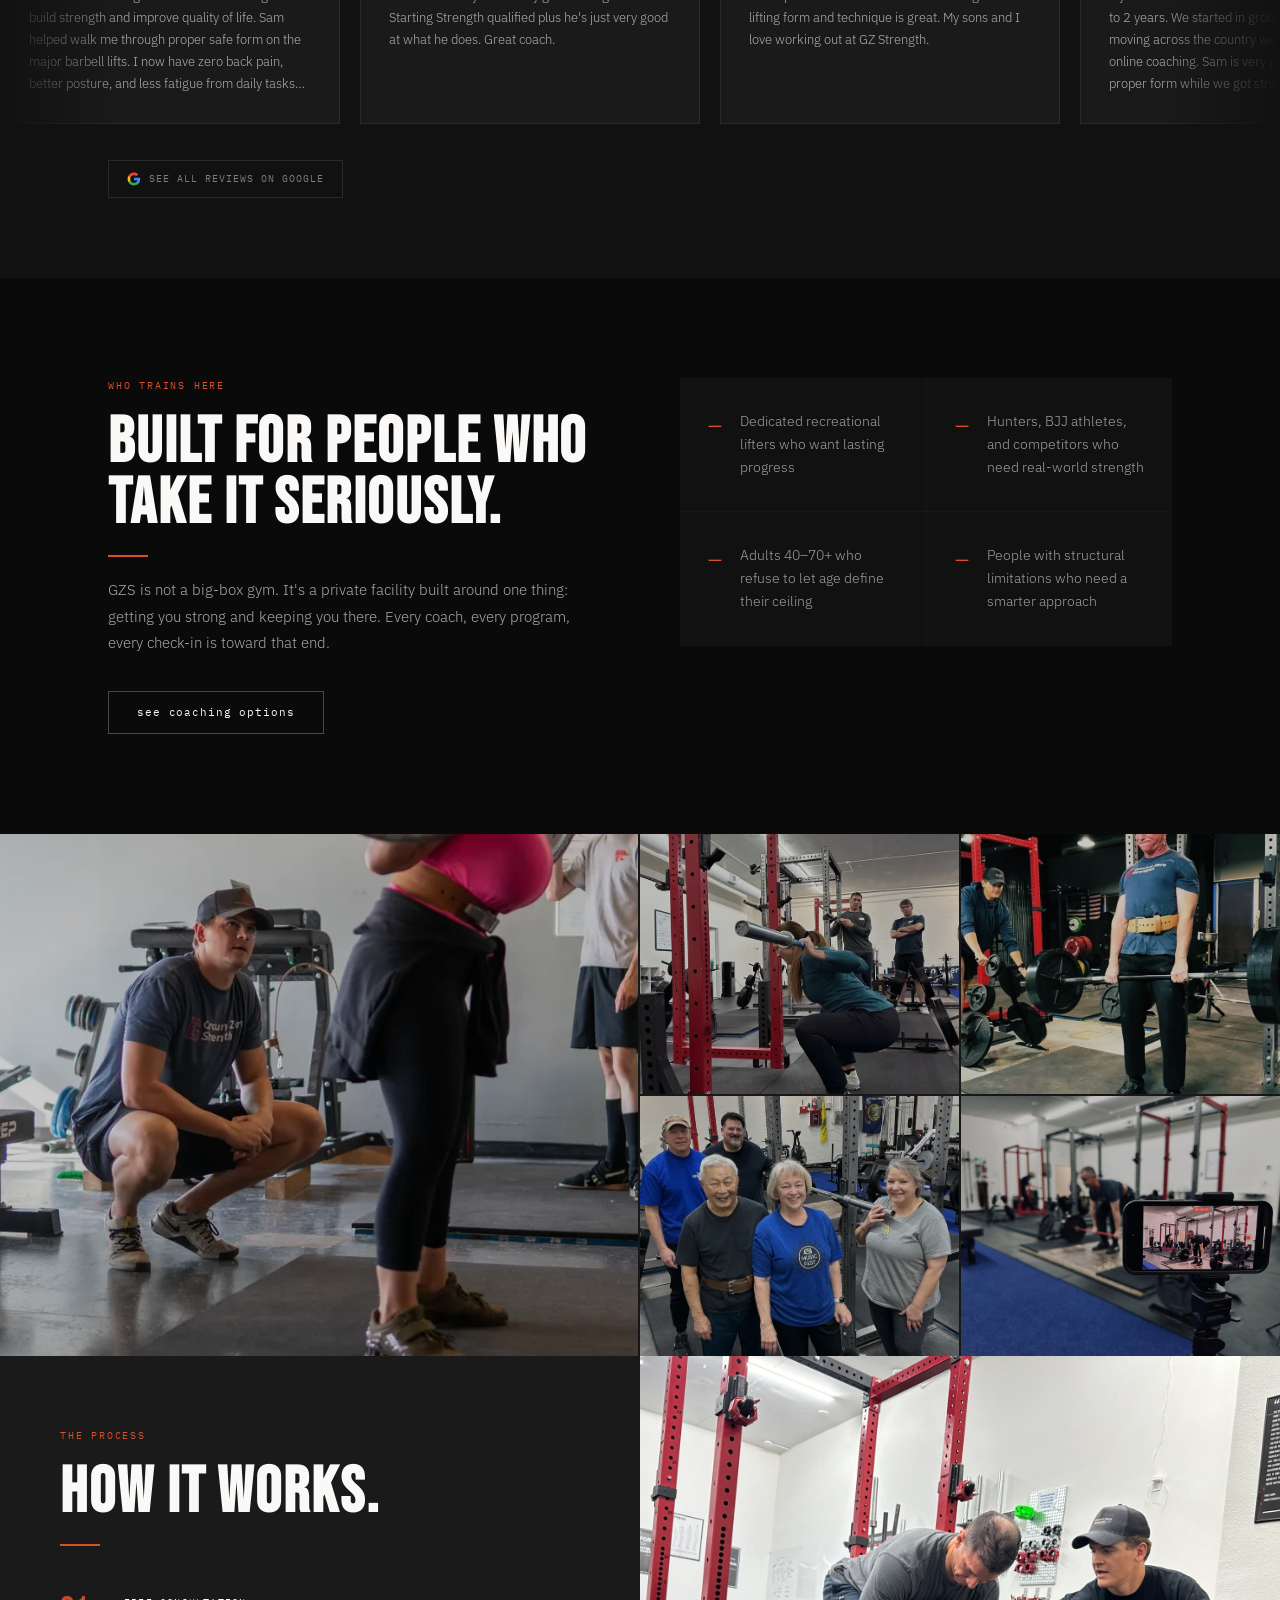
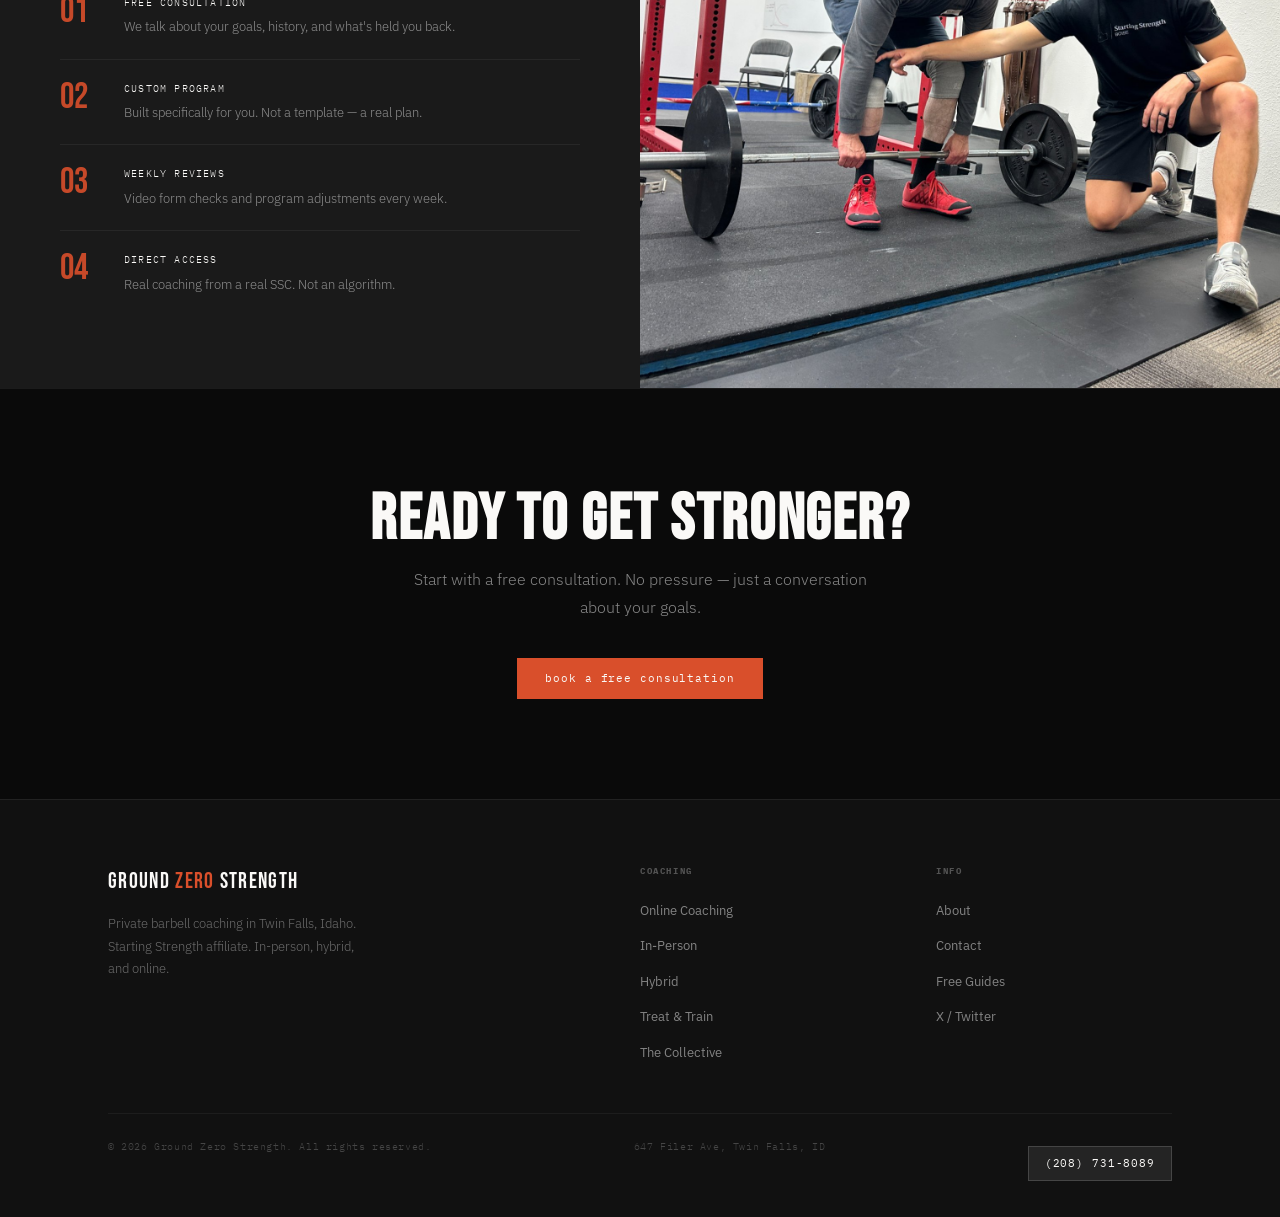
==== commit 4a94ab36: "Update index.html" ====
--- a/index.html
+++ b/index.html
@@ -472,47 +472,15 @@
   </div>
 </div>
 
-<!-- ══════ FOOTER ══════ -->
-<footer>
-  <div class="wrap">
-    <div class="foot-g">
-      <div>
-        <a class="foot-logo" href="index.html">Ground <span>Zero</span> Strength</a>
-        <p class="foot-tag">Private barbell coaching in Twin Falls, Idaho. Starting Strength affiliate. In-person, hybrid, and online.</p>
-      </div>
-      <div class="foot-col">
-        <h4>Coaching</h4>
-        <ul>
-          <li><a href="online-coaching.html">Online Coaching</a></li>
-          <li><a href="in-person.html">In-Person</a></li>
-          <li><a href="in-person.html">Hybrid</a></li>
-          <li><a href="treat-and-train.html">Treat &amp; Train</a></li>
-        </ul>
-      </div>
-      <div class="foot-col">
-        <h4>Info</h4>
-        <ul>
-          <li><a href="about.html">About</a></li>
-          <li><a href="contact.html">Contact</a></li>
-          <li><a href="https://links.gzstrength.com" target="_blank">Free Guides</a></li>
-          <li><a href="https://x.com/gzstrength" target="_blank">X / Twitter</a></li>
-        </ul>
-      </div>
-    </div>
-    <div class="foot-bot">
-      <p>© 2026 Ground Zero Strength</p>
-      <p>647 Filer Ave, Twin Falls, ID</p>
-    </div>
-  </div>
-</footer>
-
+<footer id="mainFooter"></footer>
+
+<script src="shared.js"></script>
 <script>
+renderNav('home');
+renderFooter(document.getElementById('mainFooter'));
 function mobToggle() {
   document.getElementById('mobMenu').classList.toggle('open');
 }
-window.addEventListener('scroll', () => {
-  document.getElementById('mainNav').style.borderBottomColor = window.scrollY > 10 ? 'rgba(255,255,255,0.12)' : 'rgba(255,255,255,0.07)';
-});
 </script>
 </body>
 </html>
